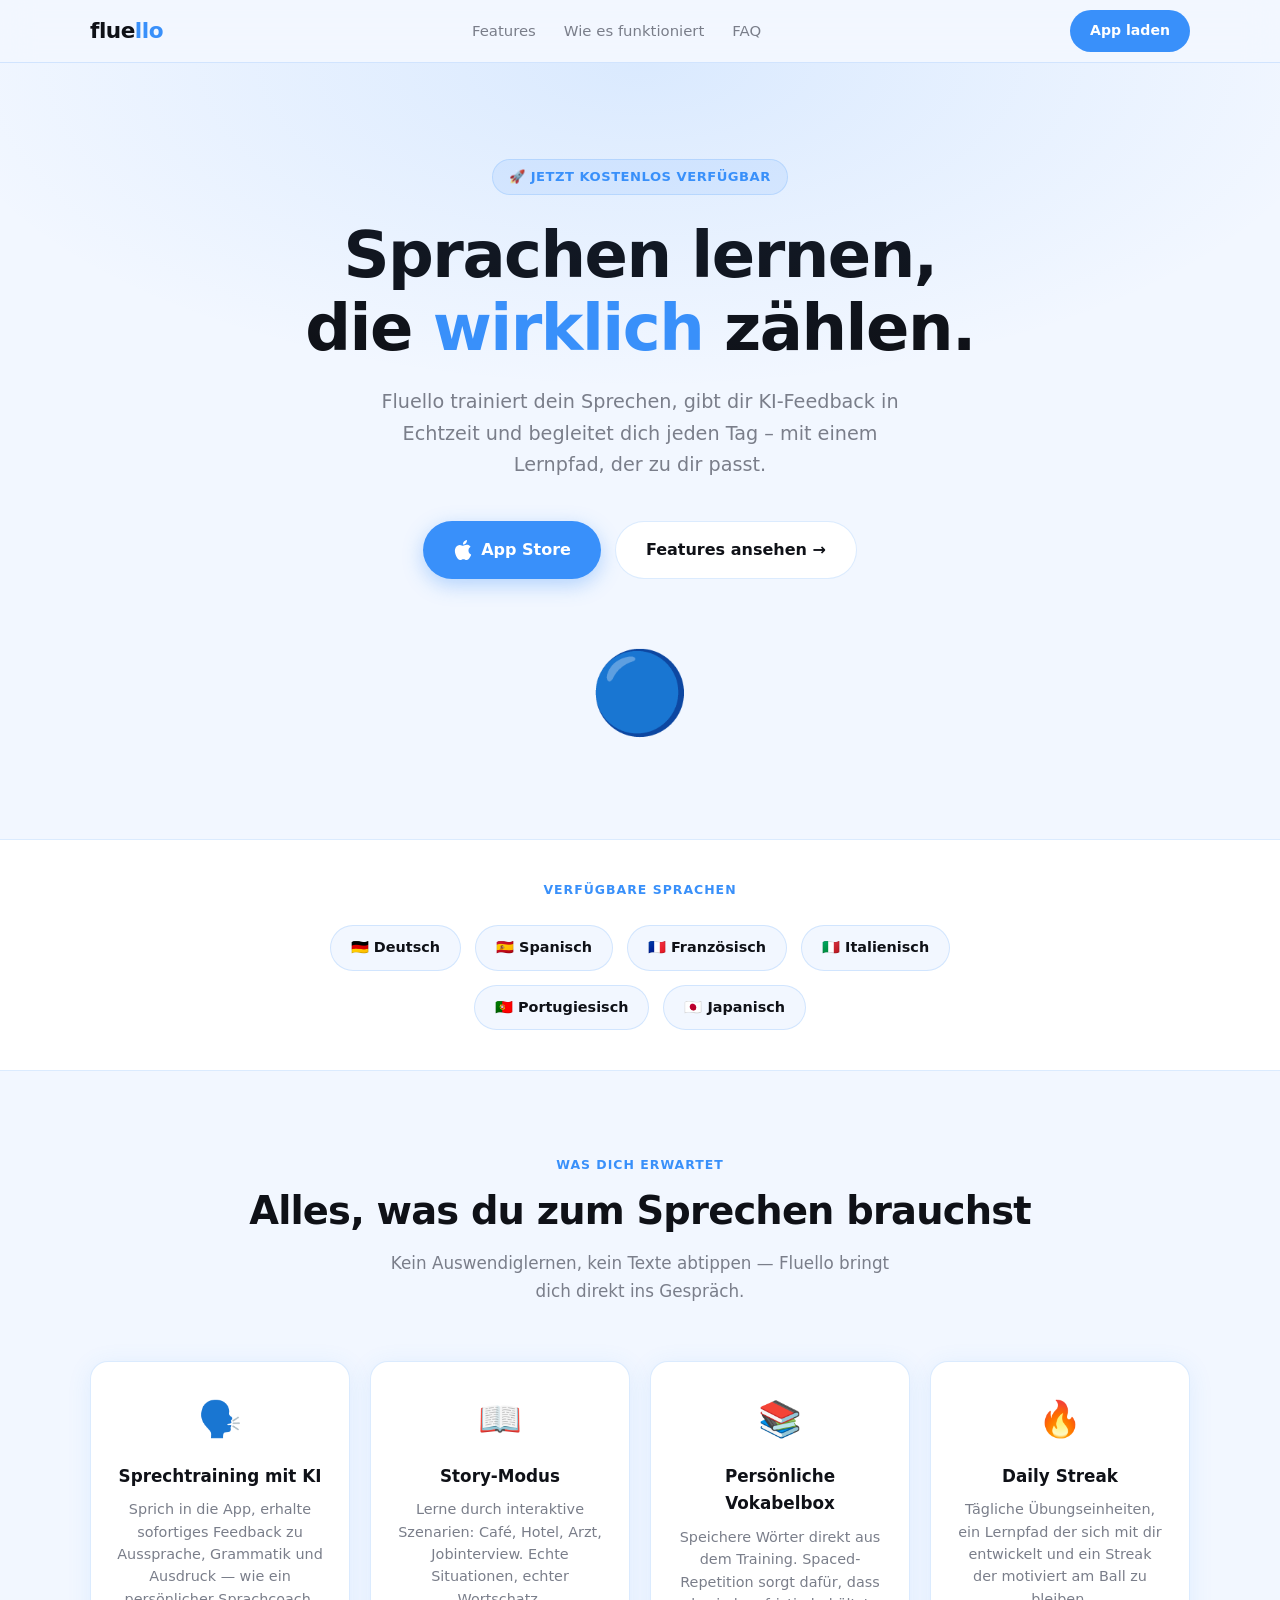
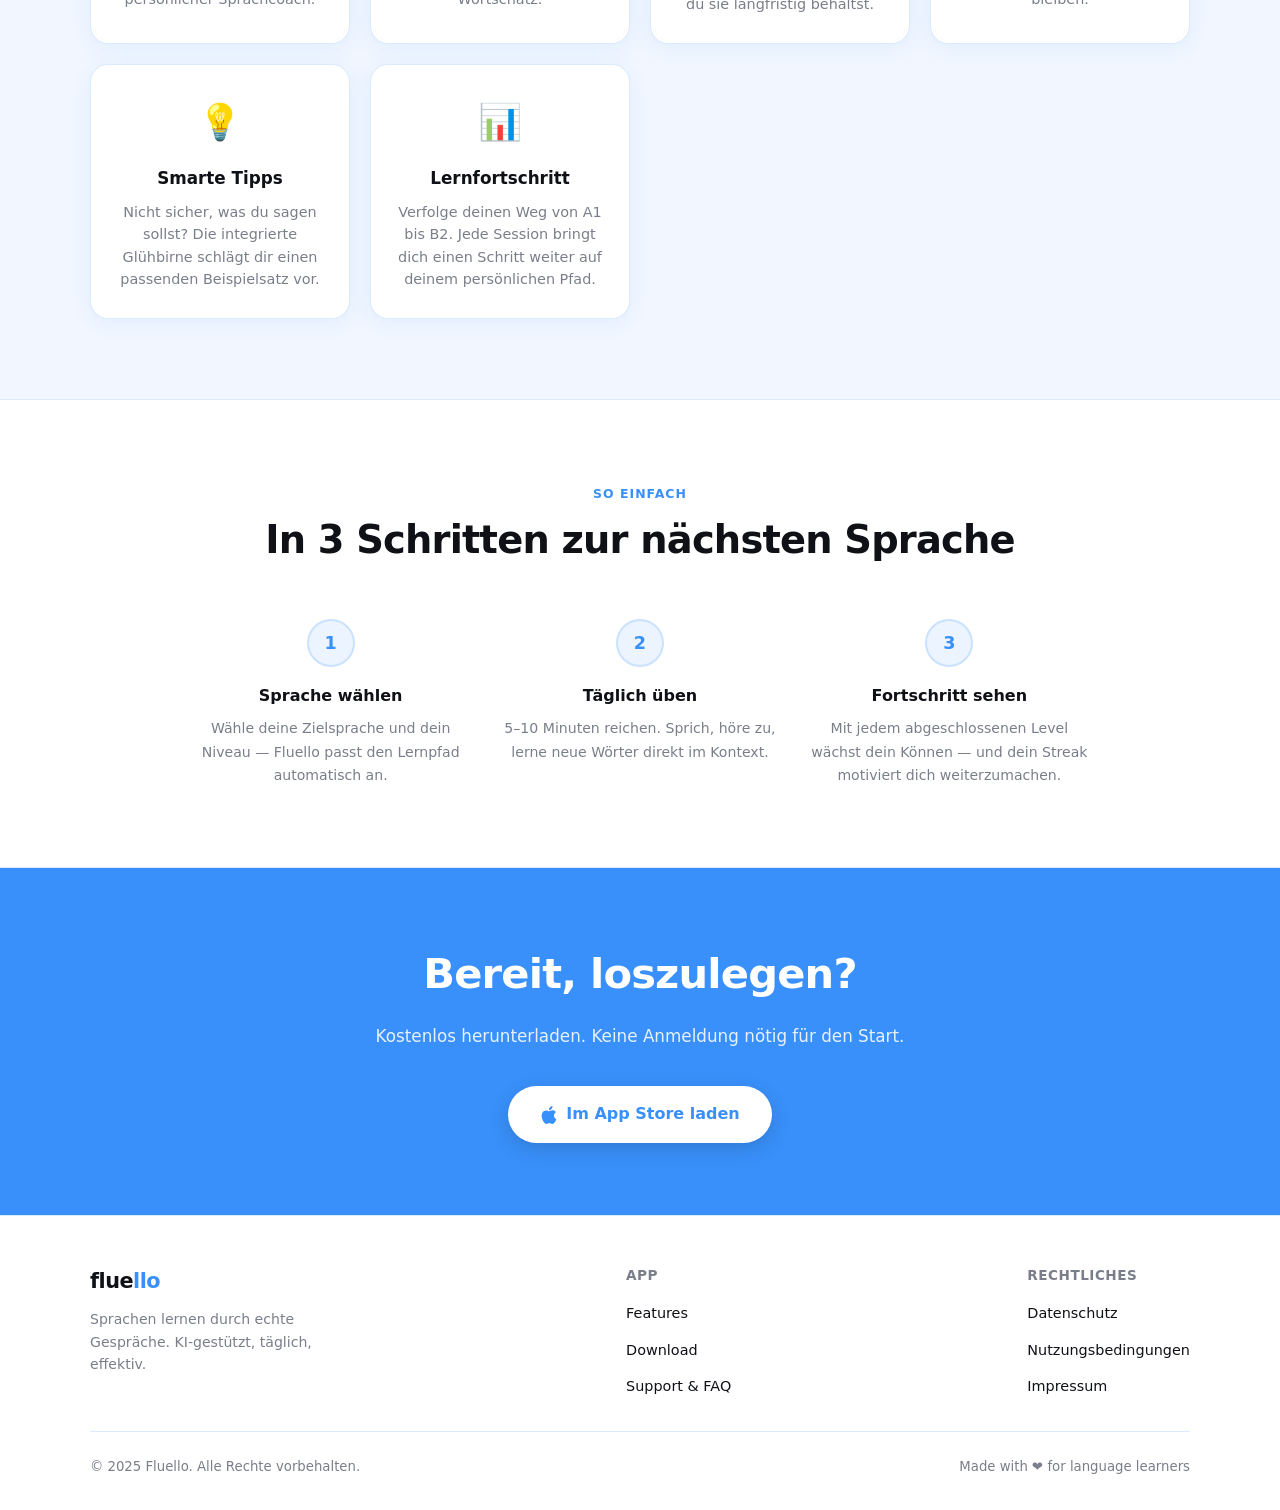
==== index.html @ dc139629 "Initial Fluello website: landing page, privacy, terms, support/FAQ, impressum Co-Authored-By: Claude" ====
<!DOCTYPE html>
<html lang="de">
<head>
  <meta charset="UTF-8" />
  <meta name="viewport" content="width=device-width, initial-scale=1.0" />
  <title>Fluello – Sprachen sprechen lernen</title>
  <meta name="description" content="Fluello ist die App, mit der du eine neue Sprache durch echte Gespräche und KI-Feedback lernst. Täglich. Effektiv. Kostenlos." />
  <meta property="og:title" content="Fluello – Sprachen sprechen lernen" />
  <meta property="og:description" content="Lerne Deutsch, Spanisch, Französisch und mehr mit KI-gestütztem Sprachtraining." />
  <meta property="og:type" content="website" />
  <link rel="stylesheet" href="assets/style.css" />
  <link rel="icon" href="data:image/svg+xml,<svg xmlns='http://www.w3.org/2000/svg' viewBox='0 0 100 100'><text y='.9em' font-size='90'>🔵</text></svg>" />
</head>
<body>

<!-- ── Navigation ── -->
<nav>
  <div class="nav-inner">
    <a href="index.html" class="nav-logo">flue<span>llo</span></a>
    <ul class="nav-links">
      <li><a href="#features">Features</a></li>
      <li><a href="#how">Wie es funktioniert</a></li>
      <li><a href="support.html">FAQ</a></li>
    </ul>
    <a href="#download" class="nav-links nav-cta">App laden</a>
  </div>
</nav>

<!-- ── Hero ── -->
<section class="hero">
  <span class="hero-badge">🚀 Jetzt kostenlos verfügbar</span>
  <h1>Sprachen lernen,<br/>die <span class="highlight">wirklich</span> zählen.</h1>
  <p class="hero-sub">Fluello trainiert dein Sprechen, gibt dir KI-Feedback in Echtzeit und begleitet dich jeden Tag – mit einem Lernpfad, der zu dir passt.</p>
  <div class="hero-actions">
    <a href="#download" class="btn-primary">
      <svg width="20" height="20" fill="none" viewBox="0 0 24 24"><path d="M12.152 6.896c-.948 0-2.415-1.078-3.96-1.04-2.04.027-3.91 1.183-4.961 3.014-2.117 3.675-.546 9.103 1.519 12.09 1.013 1.459 2.208 3.09 3.792 3.039 1.52-.065 2.09-.987 3.935-.987 1.831 0 2.35.987 3.96.948 1.637-.026 2.676-1.48 3.676-2.948 1.156-1.688 1.636-3.325 1.662-3.415-.039-.013-3.182-1.221-3.22-4.857-.026-3.04 2.48-4.494 2.597-4.559-1.429-2.09-3.623-2.324-4.39-2.376-2-.156-3.675 1.09-4.61 1.09zM15.53 3.83c.843-1.012 1.4-2.427 1.245-3.83-1.207.052-2.662.805-3.532 1.818-.78.896-1.454 2.338-1.273 3.714 1.338.104 2.715-.688 3.559-1.701" fill="currentColor"/></svg>
      App Store
    </a>
    <a href="#features" class="btn-ghost">Features ansehen →</a>
  </div>
  <span class="hero-mascot">🔵</span>
</section>

<!-- ── Languages ── -->
<section class="languages-section" style="padding: 40px 5%;">
  <p class="section-label" style="display:block;text-align:center;margin-bottom:24px;">Verfügbare Sprachen</p>
  <div class="lang-row">
    <span class="lang-chip">🇩🇪 Deutsch</span>
    <span class="lang-chip">🇪🇸 Spanisch</span>
    <span class="lang-chip">🇫🇷 Französisch</span>
    <span class="lang-chip">🇮🇹 Italienisch</span>
    <span class="lang-chip">🇵🇹 Portugiesisch</span>
    <span class="lang-chip">🇯🇵 Japanisch</span>
  </div>
</section>

<!-- ── Features ── -->
<section id="features" style="text-align:center;">
  <span class="section-label">Was dich erwartet</span>
  <h2 class="section-title">Alles, was du zum Sprechen brauchst</h2>
  <p class="section-sub" style="margin:0 auto 56px;">Kein Auswendiglernen, kein Texte abtippen — Fluello bringt dich direkt ins Gespräch.</p>
  <div class="features-grid">
    <div class="feature-card">
      <span class="feature-icon">🗣️</span>
      <h3>Sprechtraining mit KI</h3>
      <p>Sprich in die App, erhalte sofortiges Feedback zu Aussprache, Grammatik und Ausdruck — wie ein persönlicher Sprachcoach.</p>
    </div>
    <div class="feature-card">
      <span class="feature-icon">📖</span>
      <h3>Story-Modus</h3>
      <p>Lerne durch interaktive Szenarien: Café, Hotel, Arzt, Jobinterview. Echte Situationen, echter Wortschatz.</p>
    </div>
    <div class="feature-card">
      <span class="feature-icon">📚</span>
      <h3>Persönliche Vokabelbox</h3>
      <p>Speichere Wörter direkt aus dem Training. Spaced-Repetition sorgt dafür, dass du sie langfristig behältst.</p>
    </div>
    <div class="feature-card">
      <span class="feature-icon">🔥</span>
      <h3>Daily Streak</h3>
      <p>Tägliche Übungseinheiten, ein Lernpfad der sich mit dir entwickelt und ein Streak der motiviert am Ball zu bleiben.</p>
    </div>
    <div class="feature-card">
      <span class="feature-icon">💡</span>
      <h3>Smarte Tipps</h3>
      <p>Nicht sicher, was du sagen sollst? Die integrierte Glühbirne schlägt dir einen passenden Beispielsatz vor.</p>
    </div>
    <div class="feature-card">
      <span class="feature-icon">📊</span>
      <h3>Lernfortschritt</h3>
      <p>Verfolge deinen Weg von A1 bis B2. Jede Session bringt dich einen Schritt weiter auf deinem persönlichen Pfad.</p>
    </div>
  </div>
</section>

<!-- ── How it works ── -->
<section id="how" style="text-align:center; background: var(--card); border-top:1px solid var(--border); border-bottom:1px solid var(--border);">
  <span class="section-label">So einfach</span>
  <h2 class="section-title">In 3 Schritten zur nächsten Sprache</h2>
  <p class="section-sub" style="margin: 0 auto 56px;"></p>
  <div class="steps">
    <div class="step">
      <div class="step-num">1</div>
      <h3>Sprache wählen</h3>
      <p>Wähle deine Zielsprache und dein Niveau — Fluello passt den Lernpfad automatisch an.</p>
    </div>
    <div class="step">
      <div class="step-num">2</div>
      <h3>Täglich üben</h3>
      <p>5–10 Minuten reichen. Sprich, höre zu, lerne neue Wörter direkt im Kontext.</p>
    </div>
    <div class="step">
      <div class="step-num">3</div>
      <h3>Fortschritt sehen</h3>
      <p>Mit jedem abgeschlossenen Level wächst dein Können — und dein Streak motiviert dich weiterzumachen.</p>
    </div>
  </div>
</section>

<!-- ── CTA ── -->
<section id="download" class="cta-banner">
  <h2>Bereit, loszulegen?</h2>
  <p>Kostenlos herunterladen. Keine Anmeldung nötig für den Start.</p>
  <a href="#" class="btn-white">
    <svg width="18" height="18" fill="none" viewBox="0 0 24 24"><path d="M12.152 6.896c-.948 0-2.415-1.078-3.96-1.04-2.04.027-3.91 1.183-4.961 3.014-2.117 3.675-.546 9.103 1.519 12.09 1.013 1.459 2.208 3.09 3.792 3.039 1.52-.065 2.09-.987 3.935-.987 1.831 0 2.35.987 3.96.948 1.637-.026 2.676-1.48 3.676-2.948 1.156-1.688 1.636-3.325 1.662-3.415-.039-.013-3.182-1.221-3.22-4.857-.026-3.04 2.48-4.494 2.597-4.559-1.429-2.09-3.623-2.324-4.39-2.376-2-.156-3.675 1.09-4.61 1.09zM15.53 3.83c.843-1.012 1.4-2.427 1.245-3.83-1.207.052-2.662.805-3.532 1.818-.78.896-1.454 2.338-1.273 3.714 1.338.104 2.715-.688 3.559-1.701" fill="currentColor"/></svg>
    Im App Store laden
  </a>
</section>

<!-- ── Footer ── -->
<footer>
  <div class="footer-inner">
    <div class="footer-brand">
      <div class="logo">flue<span>llo</span></div>
      <p>Sprachen lernen durch echte Gespräche. KI-gestützt, täglich, effektiv.</p>
    </div>
    <div class="footer-col">
      <h4>App</h4>
      <ul>
        <li><a href="#features">Features</a></li>
        <li><a href="#download">Download</a></li>
        <li><a href="support.html">Support & FAQ</a></li>
      </ul>
    </div>
    <div class="footer-col">
      <h4>Rechtliches</h4>
      <ul>
        <li><a href="privacy.html">Datenschutz</a></li>
        <li><a href="terms.html">Nutzungsbedingungen</a></li>
        <li><a href="impressum.html">Impressum</a></li>
      </ul>
    </div>
  </div>
  <div class="footer-bottom">
    <span>© 2025 Fluello. Alle Rechte vorbehalten.</span>
    <span>Made with ❤️ for language learners</span>
  </div>
</footer>

</body>
</html>
---- assets/style.css ----
/* ── Fluello Web – Shared Styles ── */

:root {
  --accent:      #3990FA;
  --accent-dark: #1a6fd4;
  --accent-soft: rgba(57, 144, 250, 0.10);
  --bg:          #F2F7FF;
  --card:        #FFFFFF;
  --text:        #0f1117;
  --secondary:   #7a7e8a;
  --border:      rgba(57, 144, 250, 0.18);
  --radius:      18px;
  --shadow:      0 4px 24px rgba(57, 144, 250, 0.10);
  --font:        -apple-system, BlinkMacSystemFont, "SF Pro Display", "Segoe UI", system-ui, sans-serif;
}

*, *::before, *::after { box-sizing: border-box; margin: 0; padding: 0; }

html { scroll-behavior: smooth; }

body {
  font-family: var(--font);
  background: var(--bg);
  color: var(--text);
  line-height: 1.65;
  -webkit-font-smoothing: antialiased;
}

a { color: var(--accent); text-decoration: none; }
a:hover { text-decoration: underline; }

/* ── Nav ── */
nav {
  position: sticky;
  top: 0;
  z-index: 100;
  background: rgba(242, 247, 255, 0.85);
  backdrop-filter: blur(16px);
  -webkit-backdrop-filter: blur(16px);
  border-bottom: 1px solid var(--border);
  padding: 0 5%;
}
.nav-inner {
  max-width: 1100px;
  margin: 0 auto;
  display: flex;
  align-items: center;
  justify-content: space-between;
  height: 62px;
}
.nav-logo {
  font-size: 1.35rem;
  font-weight: 800;
  color: var(--text);
  letter-spacing: -0.5px;
}
.nav-logo span { color: var(--accent); }
.nav-links { display: flex; gap: 28px; list-style: none; }
.nav-links a {
  font-size: 0.93rem;
  font-weight: 500;
  color: var(--secondary);
  transition: color .2s;
}
.nav-links a:hover { color: var(--accent); text-decoration: none; }
.nav-cta {
  background: var(--accent);
  color: #fff !important;
  padding: 9px 20px;
  border-radius: 50px;
  font-size: 0.88rem;
  font-weight: 600;
  transition: background .2s, transform .15s;
}
.nav-cta:hover { background: var(--accent-dark) !important; transform: translateY(-1px); text-decoration: none !important; }

/* ── Hero ── */
.hero {
  text-align: center;
  padding: 96px 5% 80px;
  position: relative;
  overflow: hidden;
}
.hero::before {
  content: "";
  position: absolute;
  inset: 0;
  background: radial-gradient(ellipse 80% 60% at 50% 0%, rgba(57,144,250,0.13) 0%, transparent 70%);
  pointer-events: none;
}
.hero-badge {
  display: inline-block;
  background: var(--accent-soft);
  color: var(--accent);
  font-size: 0.82rem;
  font-weight: 700;
  letter-spacing: 0.5px;
  text-transform: uppercase;
  padding: 6px 16px;
  border-radius: 50px;
  border: 1px solid var(--border);
  margin-bottom: 24px;
}
.hero h1 {
  font-size: clamp(2.4rem, 6vw, 4rem);
  font-weight: 800;
  line-height: 1.15;
  letter-spacing: -1.5px;
  max-width: 780px;
  margin: 0 auto 20px;
}
.hero h1 .highlight { color: var(--accent); }
.hero-sub {
  font-size: clamp(1rem, 2vw, 1.2rem);
  color: var(--secondary);
  max-width: 560px;
  margin: 0 auto 40px;
}
.hero-actions { display: flex; gap: 14px; justify-content: center; flex-wrap: wrap; }
.btn-primary {
  display: inline-flex; align-items: center; gap: 8px;
  background: var(--accent);
  color: #fff;
  font-size: 1rem;
  font-weight: 700;
  padding: 15px 30px;
  border-radius: 50px;
  transition: background .2s, transform .15s, box-shadow .2s;
  box-shadow: 0 6px 20px rgba(57,144,250,0.35);
}
.btn-primary:hover { background: var(--accent-dark); transform: translateY(-2px); box-shadow: 0 10px 28px rgba(57,144,250,0.4); text-decoration: none; }
.btn-ghost {
  display: inline-flex; align-items: center; gap: 8px;
  background: var(--card);
  color: var(--text);
  font-size: 1rem;
  font-weight: 600;
  padding: 15px 30px;
  border-radius: 50px;
  border: 1.5px solid var(--border);
  transition: border-color .2s, transform .15s;
}
.btn-ghost:hover { border-color: var(--accent); transform: translateY(-2px); text-decoration: none; }

/* Mascot area */
.hero-mascot { font-size: 5rem; margin: 48px auto 0; display: block; animation: float 3s ease-in-out infinite; }
@keyframes float { 0%,100%{transform:translateY(0)} 50%{transform:translateY(-10px)} }

/* ── Section shared ── */
section { padding: 80px 5%; }
.section-label {
  display: inline-block;
  font-size: 0.78rem;
  font-weight: 700;
  letter-spacing: 1px;
  text-transform: uppercase;
  color: var(--accent);
  margin-bottom: 12px;
}
.section-title {
  font-size: clamp(1.7rem, 4vw, 2.4rem);
  font-weight: 800;
  letter-spacing: -0.8px;
  line-height: 1.2;
  margin-bottom: 16px;
}
.section-sub {
  font-size: 1.05rem;
  color: var(--secondary);
  max-width: 520px;
  margin-bottom: 56px;
}

/* ── Features ── */
.features-grid {
  max-width: 1100px;
  margin: 0 auto;
  display: grid;
  grid-template-columns: repeat(auto-fit, minmax(240px, 1fr));
  gap: 20px;
}
.feature-card {
  background: var(--card);
  border: 1.5px solid var(--border);
  border-radius: var(--radius);
  padding: 28px 24px;
  box-shadow: var(--shadow);
  transition: transform .2s, box-shadow .2s;
}
.feature-card:hover { transform: translateY(-4px); box-shadow: 0 12px 32px rgba(57,144,250,0.14); }
.feature-icon { font-size: 2.2rem; margin-bottom: 14px; display: block; }
.feature-card h3 { font-size: 1.05rem; font-weight: 700; margin-bottom: 8px; }
.feature-card p { font-size: 0.9rem; color: var(--secondary); line-height: 1.55; }

/* ── Languages ── */
.languages-section { background: var(--card); border-top: 1px solid var(--border); border-bottom: 1px solid var(--border); text-align: center; }
.lang-row { display: flex; flex-wrap: wrap; justify-content: center; gap: 14px; max-width: 700px; margin: 0 auto; }
.lang-chip {
  display: flex; align-items: center; gap: 8px;
  background: var(--bg);
  border: 1.5px solid var(--border);
  border-radius: 50px;
  padding: 10px 20px;
  font-size: 0.9rem;
  font-weight: 600;
}

/* ── How it works ── */
.steps { max-width: 900px; margin: 0 auto; display: grid; grid-template-columns: repeat(auto-fit, minmax(220px, 1fr)); gap: 28px; }
.step { text-align: center; }
.step-num {
  width: 48px; height: 48px;
  background: var(--accent-soft);
  border: 2px solid var(--border);
  border-radius: 50%;
  display: flex; align-items: center; justify-content: center;
  font-size: 1.1rem; font-weight: 800; color: var(--accent);
  margin: 0 auto 16px;
}
.step h3 { font-size: 1rem; font-weight: 700; margin-bottom: 8px; }
.step p { font-size: 0.88rem; color: var(--secondary); }

/* ── CTA Banner ── */
.cta-banner {
  background: var(--accent);
  text-align: center;
  padding: 72px 5%;
  color: white;
}
.cta-banner h2 { font-size: clamp(1.8rem, 4vw, 2.6rem); font-weight: 800; letter-spacing: -0.8px; margin-bottom: 14px; }
.cta-banner p { font-size: 1.05rem; opacity: 0.88; margin-bottom: 36px; }
.btn-white {
  display: inline-flex; align-items: center; gap: 8px;
  background: white;
  color: var(--accent);
  font-size: 1rem; font-weight: 700;
  padding: 15px 32px;
  border-radius: 50px;
  transition: transform .15s, box-shadow .2s;
  box-shadow: 0 6px 20px rgba(0,0,0,0.15);
}
.btn-white:hover { transform: translateY(-2px); box-shadow: 0 10px 28px rgba(0,0,0,0.2); text-decoration: none; }

/* ── Footer ── */
footer {
  background: var(--card);
  border-top: 1px solid var(--border);
  padding: 48px 5% 32px;
}
.footer-inner {
  max-width: 1100px;
  margin: 0 auto;
  display: flex;
  flex-wrap: wrap;
  justify-content: space-between;
  gap: 32px;
}
.footer-brand { max-width: 240px; }
.footer-brand .logo { font-size: 1.3rem; font-weight: 800; letter-spacing: -0.5px; color: var(--text); }
.footer-brand .logo span { color: var(--accent); }
.footer-brand p { font-size: 0.88rem; color: var(--secondary); margin-top: 10px; line-height: 1.6; }
.footer-col h4 { font-size: 0.85rem; font-weight: 700; text-transform: uppercase; letter-spacing: 0.5px; color: var(--secondary); margin-bottom: 14px; }
.footer-col ul { list-style: none; display: flex; flex-direction: column; gap: 10px; }
.footer-col ul li a { font-size: 0.9rem; color: var(--text); transition: color .2s; }
.footer-col ul li a:hover { color: var(--accent); text-decoration: none; }
.footer-bottom {
  max-width: 1100px;
  margin: 32px auto 0;
  padding-top: 24px;
  border-top: 1px solid var(--border);
  display: flex; flex-wrap: wrap; justify-content: space-between; align-items: center;
  gap: 12px;
  font-size: 0.83rem; color: var(--secondary);
}

/* ── Inner page ── */
.page-hero { padding: 64px 5% 48px; text-align: center; }
.page-hero h1 { font-size: clamp(1.9rem, 5vw, 3rem); font-weight: 800; letter-spacing: -0.8px; margin-bottom: 14px; }
.page-hero p { font-size: 1.05rem; color: var(--secondary); max-width: 520px; margin: 0 auto; }
.content-wrap {
  max-width: 760px;
  margin: 0 auto;
  padding: 0 5% 80px;
}
.content-wrap h2 { font-size: 1.25rem; font-weight: 700; margin: 36px 0 12px; }
.content-wrap p, .content-wrap li { font-size: 0.97rem; color: #333; line-height: 1.75; }
.content-wrap ul, .content-wrap ol { padding-left: 20px; margin: 8px 0 16px; }
.content-wrap ul li, .content-wrap ol li { margin-bottom: 6px; }
.last-updated { font-size: 0.82rem; color: var(--secondary); margin-bottom: 32px; }

/* ── FAQ ── */
.faq-list { max-width: 760px; margin: 0 auto; display: flex; flex-direction: column; gap: 14px; }
details.faq-item {
  background: var(--card);
  border: 1.5px solid var(--border);
  border-radius: var(--radius);
  overflow: hidden;
  transition: box-shadow .2s;
}
details.faq-item[open] { box-shadow: var(--shadow); }
details.faq-item summary {
  padding: 20px 24px;
  font-size: 0.97rem;
  font-weight: 600;
  cursor: pointer;
  list-style: none;
  display: flex;
  justify-content: space-between;
  align-items: center;
  user-select: none;
}
details.faq-item summary::-webkit-details-marker { display: none; }
details.faq-item summary::after {
  content: "+";
  font-size: 1.3rem;
  font-weight: 300;
  color: var(--accent);
  transition: transform .2s;
}
details.faq-item[open] summary::after { transform: rotate(45deg); }
.faq-answer { padding: 0 24px 20px; font-size: 0.93rem; color: var(--secondary); line-height: 1.7; }

/* ── Support Contact ── */
.contact-card {
  background: var(--accent-soft);
  border: 1.5px solid var(--border);
  border-radius: var(--radius);
  padding: 32px;
  text-align: center;
  max-width: 480px;
  margin: 48px auto 0;
}
.contact-card h3 { font-size: 1.15rem; font-weight: 700; margin-bottom: 10px; }
.contact-card p { font-size: 0.93rem; color: var(--secondary); margin-bottom: 20px; }
.contact-card a.btn-primary { display: inline-flex; }

/* ── Responsive ── */
@media (max-width: 640px) {
  .nav-links { display: none; }
  .hero { padding: 72px 5% 56px; }
  .hero-mascot { font-size: 3.8rem; }
  .footer-inner { flex-direction: column; }
  .footer-bottom { flex-direction: column; text-align: center; }
}
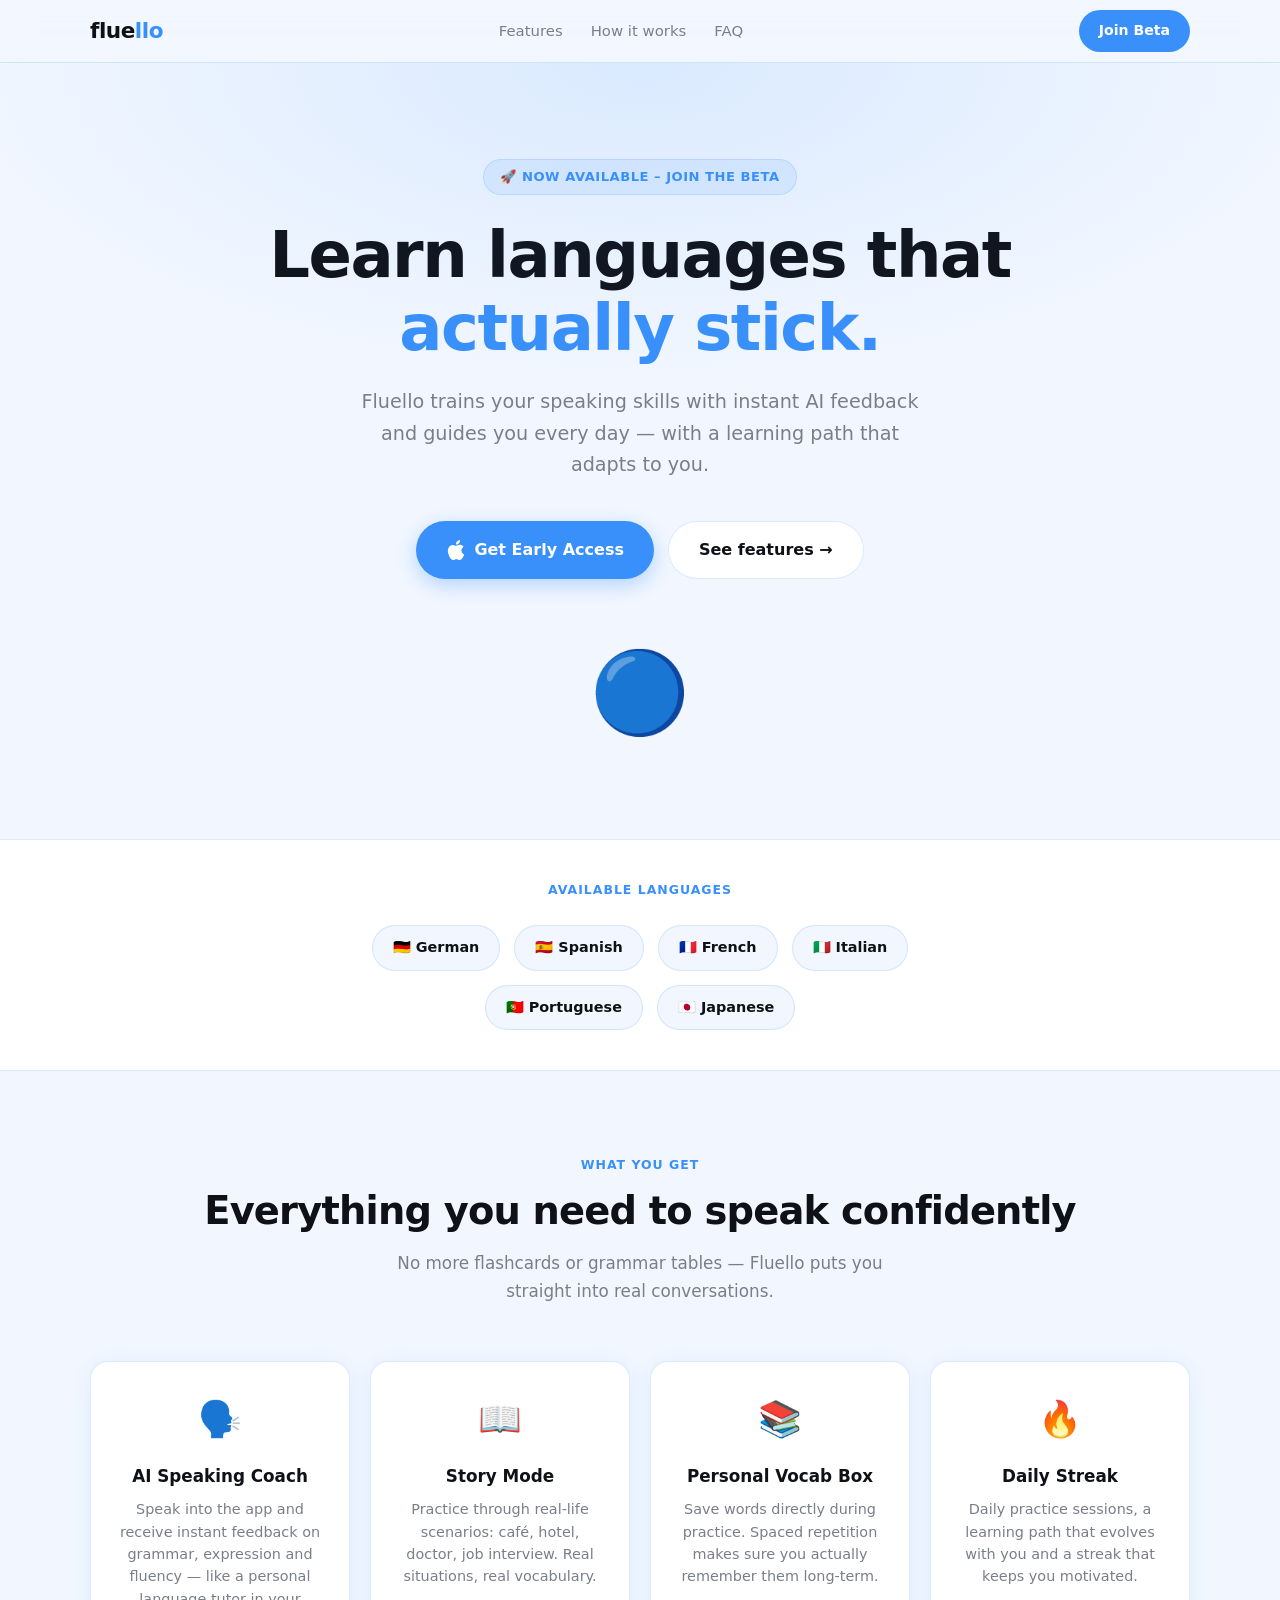
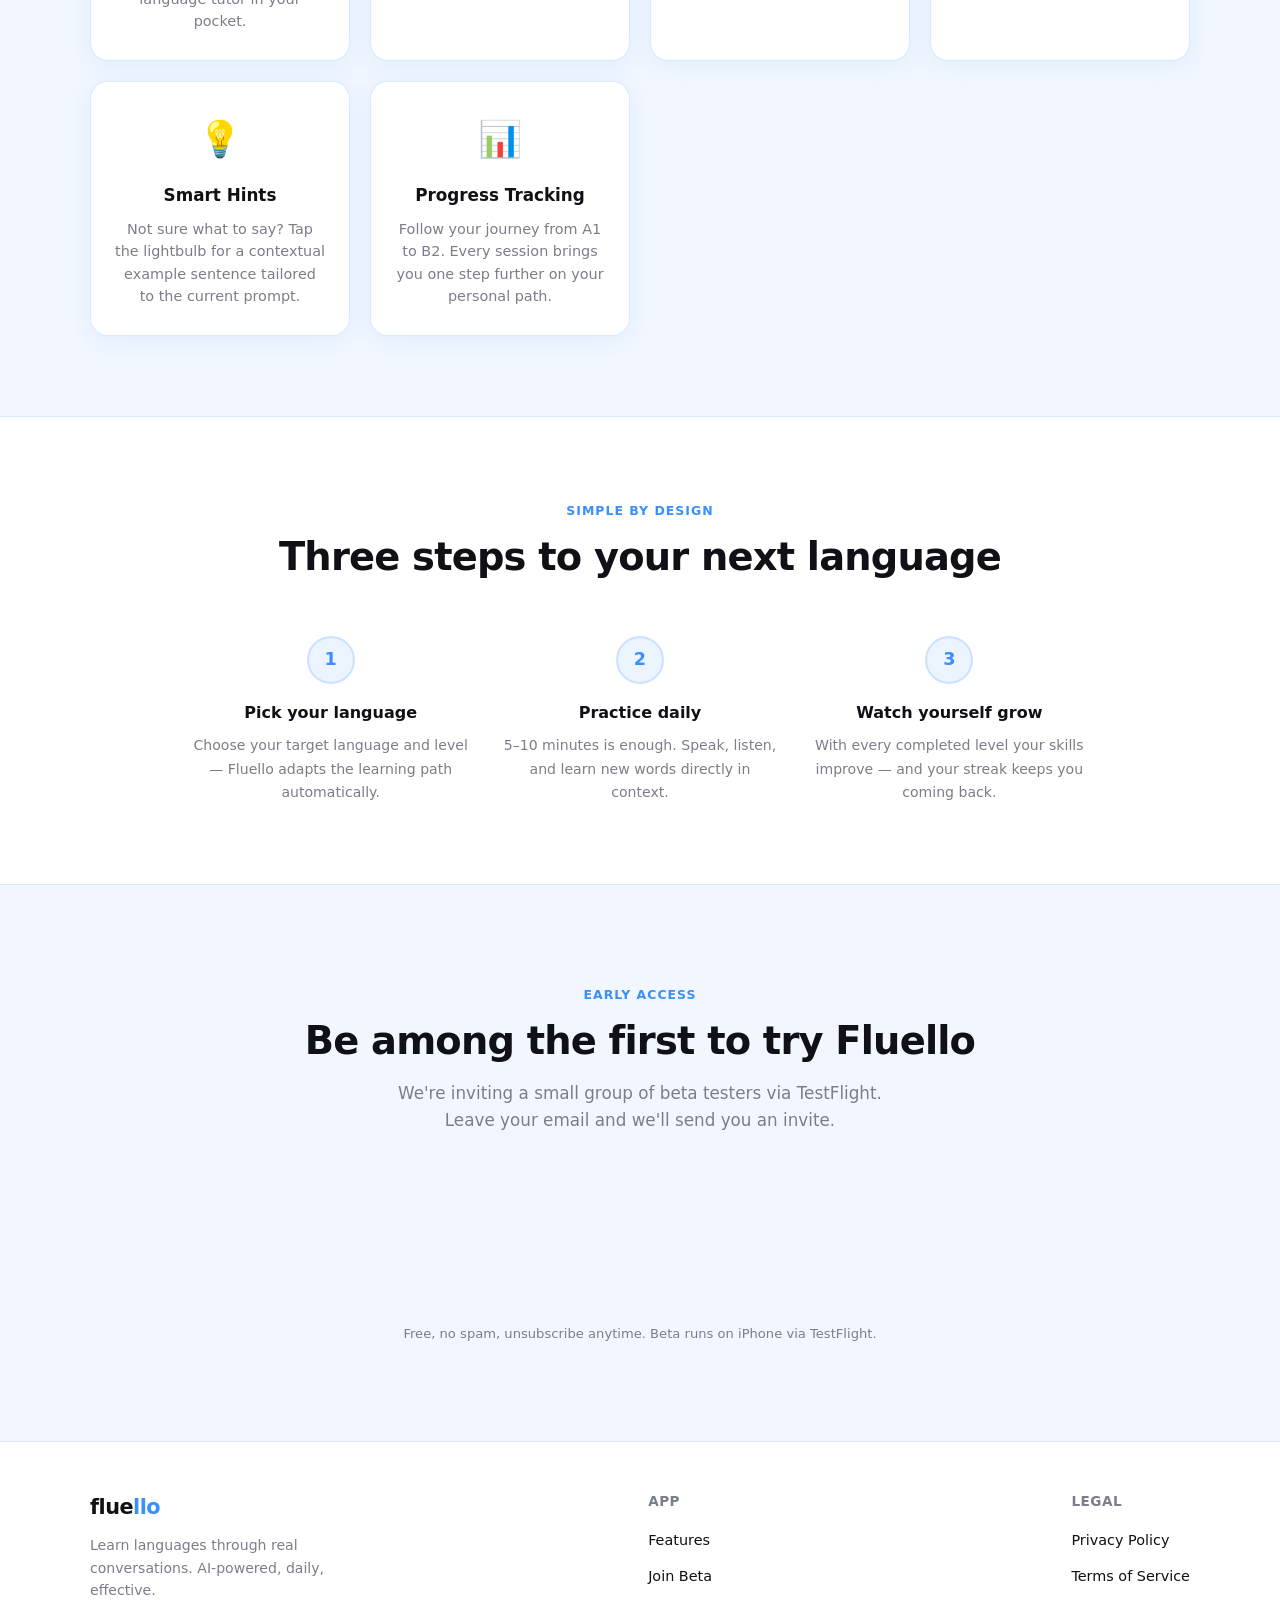
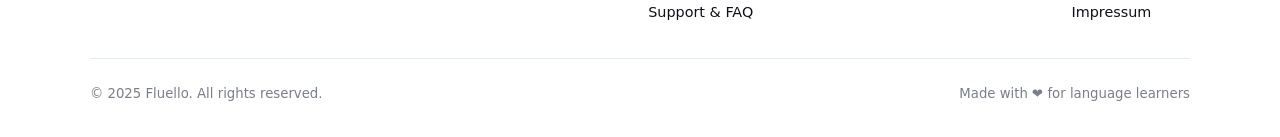
==== commit 9eaf748e: "Translate website to English, add beta signup section with Tally embed Co-Authored-By: Claude Sonnet" ====
--- a/index.html
+++ b/index.html
@@ -1,12 +1,12 @@
 <!DOCTYPE html>
-<html lang="de">
+<html lang="en">
 <head>
   <meta charset="UTF-8" />
   <meta name="viewport" content="width=device-width, initial-scale=1.0" />
-  <title>Fluello – Sprachen sprechen lernen</title>
-  <meta name="description" content="Fluello ist die App, mit der du eine neue Sprache durch echte Gespräche und KI-Feedback lernst. Täglich. Effektiv. Kostenlos." />
-  <meta property="og:title" content="Fluello – Sprachen sprechen lernen" />
-  <meta property="og:description" content="Lerne Deutsch, Spanisch, Französisch und mehr mit KI-gestütztem Sprachtraining." />
+  <title>Fluello – Learn Languages by Speaking</title>
+  <meta name="description" content="Fluello is the app that teaches you a new language through real conversations and instant AI feedback. Daily. Effective. Free." />
+  <meta property="og:title" content="Fluello – Learn Languages by Speaking" />
+  <meta property="og:description" content="Learn German, Spanish, French and more with AI-powered speaking practice." />
   <meta property="og:type" content="website" />
   <link rel="stylesheet" href="assets/style.css" />
   <link rel="icon" href="data:image/svg+xml,<svg xmlns='http://www.w3.org/2000/svg' viewBox='0 0 100 100'><text y='.9em' font-size='90'>🔵</text></svg>" />
@@ -19,112 +19,138 @@
     <a href="index.html" class="nav-logo">flue<span>llo</span></a>
     <ul class="nav-links">
       <li><a href="#features">Features</a></li>
-      <li><a href="#how">Wie es funktioniert</a></li>
+      <li><a href="#how">How it works</a></li>
       <li><a href="support.html">FAQ</a></li>
     </ul>
-    <a href="#download" class="nav-links nav-cta">App laden</a>
+    <a href="#beta" class="nav-links nav-cta">Join Beta</a>
   </div>
 </nav>
 
 <!-- ── Hero ── -->
 <section class="hero">
-  <span class="hero-badge">🚀 Jetzt kostenlos verfügbar</span>
-  <h1>Sprachen lernen,<br/>die <span class="highlight">wirklich</span> zählen.</h1>
-  <p class="hero-sub">Fluello trainiert dein Sprechen, gibt dir KI-Feedback in Echtzeit und begleitet dich jeden Tag – mit einem Lernpfad, der zu dir passt.</p>
+  <span class="hero-badge">🚀 Now available – join the beta</span>
+  <h1>Learn languages that<br/><span class="highlight">actually stick.</span></h1>
+  <p class="hero-sub">Fluello trains your speaking skills with instant AI feedback and guides you every day — with a learning path that adapts to you.</p>
   <div class="hero-actions">
-    <a href="#download" class="btn-primary">
+    <a href="#beta" class="btn-primary">
       <svg width="20" height="20" fill="none" viewBox="0 0 24 24"><path d="M12.152 6.896c-.948 0-2.415-1.078-3.96-1.04-2.04.027-3.91 1.183-4.961 3.014-2.117 3.675-.546 9.103 1.519 12.09 1.013 1.459 2.208 3.09 3.792 3.039 1.52-.065 2.09-.987 3.935-.987 1.831 0 2.35.987 3.96.948 1.637-.026 2.676-1.48 3.676-2.948 1.156-1.688 1.636-3.325 1.662-3.415-.039-.013-3.182-1.221-3.22-4.857-.026-3.04 2.48-4.494 2.597-4.559-1.429-2.09-3.623-2.324-4.39-2.376-2-.156-3.675 1.09-4.61 1.09zM15.53 3.83c.843-1.012 1.4-2.427 1.245-3.83-1.207.052-2.662.805-3.532 1.818-.78.896-1.454 2.338-1.273 3.714 1.338.104 2.715-.688 3.559-1.701" fill="currentColor"/></svg>
-      App Store
+      Get Early Access
     </a>
-    <a href="#features" class="btn-ghost">Features ansehen →</a>
+    <a href="#features" class="btn-ghost">See features →</a>
   </div>
   <span class="hero-mascot">🔵</span>
 </section>
 
 <!-- ── Languages ── -->
 <section class="languages-section" style="padding: 40px 5%;">
-  <p class="section-label" style="display:block;text-align:center;margin-bottom:24px;">Verfügbare Sprachen</p>
+  <p class="section-label" style="display:block;text-align:center;margin-bottom:24px;">Available languages</p>
   <div class="lang-row">
-    <span class="lang-chip">🇩🇪 Deutsch</span>
-    <span class="lang-chip">🇪🇸 Spanisch</span>
-    <span class="lang-chip">🇫🇷 Französisch</span>
-    <span class="lang-chip">🇮🇹 Italienisch</span>
-    <span class="lang-chip">🇵🇹 Portugiesisch</span>
-    <span class="lang-chip">🇯🇵 Japanisch</span>
+    <span class="lang-chip">🇩🇪 German</span>
+    <span class="lang-chip">🇪🇸 Spanish</span>
+    <span class="lang-chip">🇫🇷 French</span>
+    <span class="lang-chip">🇮🇹 Italian</span>
+    <span class="lang-chip">🇵🇹 Portuguese</span>
+    <span class="lang-chip">🇯🇵 Japanese</span>
   </div>
 </section>
 
 <!-- ── Features ── -->
 <section id="features" style="text-align:center;">
-  <span class="section-label">Was dich erwartet</span>
-  <h2 class="section-title">Alles, was du zum Sprechen brauchst</h2>
-  <p class="section-sub" style="margin:0 auto 56px;">Kein Auswendiglernen, kein Texte abtippen — Fluello bringt dich direkt ins Gespräch.</p>
+  <span class="section-label">What you get</span>
+  <h2 class="section-title">Everything you need to speak confidently</h2>
+  <p class="section-sub" style="margin:0 auto 56px;">No more flashcards or grammar tables — Fluello puts you straight into real conversations.</p>
   <div class="features-grid">
     <div class="feature-card">
       <span class="feature-icon">🗣️</span>
-      <h3>Sprechtraining mit KI</h3>
-      <p>Sprich in die App, erhalte sofortiges Feedback zu Aussprache, Grammatik und Ausdruck — wie ein persönlicher Sprachcoach.</p>
+      <h3>AI Speaking Coach</h3>
+      <p>Speak into the app and receive instant feedback on grammar, expression and fluency — like a personal language tutor in your pocket.</p>
     </div>
     <div class="feature-card">
       <span class="feature-icon">📖</span>
-      <h3>Story-Modus</h3>
-      <p>Lerne durch interaktive Szenarien: Café, Hotel, Arzt, Jobinterview. Echte Situationen, echter Wortschatz.</p>
+      <h3>Story Mode</h3>
+      <p>Practice through real-life scenarios: café, hotel, doctor, job interview. Real situations, real vocabulary.</p>
     </div>
     <div class="feature-card">
       <span class="feature-icon">📚</span>
-      <h3>Persönliche Vokabelbox</h3>
-      <p>Speichere Wörter direkt aus dem Training. Spaced-Repetition sorgt dafür, dass du sie langfristig behältst.</p>
+      <h3>Personal Vocab Box</h3>
+      <p>Save words directly during practice. Spaced repetition makes sure you actually remember them long-term.</p>
     </div>
     <div class="feature-card">
       <span class="feature-icon">🔥</span>
       <h3>Daily Streak</h3>
-      <p>Tägliche Übungseinheiten, ein Lernpfad der sich mit dir entwickelt und ein Streak der motiviert am Ball zu bleiben.</p>
+      <p>Daily practice sessions, a learning path that evolves with you and a streak that keeps you motivated.</p>
     </div>
     <div class="feature-card">
       <span class="feature-icon">💡</span>
-      <h3>Smarte Tipps</h3>
-      <p>Nicht sicher, was du sagen sollst? Die integrierte Glühbirne schlägt dir einen passenden Beispielsatz vor.</p>
+      <h3>Smart Hints</h3>
+      <p>Not sure what to say? Tap the lightbulb for a contextual example sentence tailored to the current prompt.</p>
     </div>
     <div class="feature-card">
       <span class="feature-icon">📊</span>
-      <h3>Lernfortschritt</h3>
-      <p>Verfolge deinen Weg von A1 bis B2. Jede Session bringt dich einen Schritt weiter auf deinem persönlichen Pfad.</p>
+      <h3>Progress Tracking</h3>
+      <p>Follow your journey from A1 to B2. Every session brings you one step further on your personal path.</p>
     </div>
   </div>
 </section>
 
 <!-- ── How it works ── -->
 <section id="how" style="text-align:center; background: var(--card); border-top:1px solid var(--border); border-bottom:1px solid var(--border);">
-  <span class="section-label">So einfach</span>
-  <h2 class="section-title">In 3 Schritten zur nächsten Sprache</h2>
+  <span class="section-label">Simple by design</span>
+  <h2 class="section-title">Three steps to your next language</h2>
   <p class="section-sub" style="margin: 0 auto 56px;"></p>
   <div class="steps">
     <div class="step">
       <div class="step-num">1</div>
-      <h3>Sprache wählen</h3>
-      <p>Wähle deine Zielsprache und dein Niveau — Fluello passt den Lernpfad automatisch an.</p>
+      <h3>Pick your language</h3>
+      <p>Choose your target language and level — Fluello adapts the learning path automatically.</p>
     </div>
     <div class="step">
       <div class="step-num">2</div>
-      <h3>Täglich üben</h3>
-      <p>5–10 Minuten reichen. Sprich, höre zu, lerne neue Wörter direkt im Kontext.</p>
+      <h3>Practice daily</h3>
+      <p>5–10 minutes is enough. Speak, listen, and learn new words directly in context.</p>
     </div>
     <div class="step">
       <div class="step-num">3</div>
-      <h3>Fortschritt sehen</h3>
-      <p>Mit jedem abgeschlossenen Level wächst dein Können — und dein Streak motiviert dich weiterzumachen.</p>
+      <h3>Watch yourself grow</h3>
+      <p>With every completed level your skills improve — and your streak keeps you coming back.</p>
     </div>
   </div>
 </section>
 
-<!-- ── CTA ── -->
-<section id="download" class="cta-banner">
-  <h2>Bereit, loszulegen?</h2>
-  <p>Kostenlos herunterladen. Keine Anmeldung nötig für den Start.</p>
-  <a href="#" class="btn-white">
-    <svg width="18" height="18" fill="none" viewBox="0 0 24 24"><path d="M12.152 6.896c-.948 0-2.415-1.078-3.96-1.04-2.04.027-3.91 1.183-4.961 3.014-2.117 3.675-.546 9.103 1.519 12.09 1.013 1.459 2.208 3.09 3.792 3.039 1.52-.065 2.09-.987 3.935-.987 1.831 0 2.35.987 3.96.948 1.637-.026 2.676-1.48 3.676-2.948 1.156-1.688 1.636-3.325 1.662-3.415-.039-.013-3.182-1.221-3.22-4.857-.026-3.04 2.48-4.494 2.597-4.559-1.429-2.09-3.623-2.324-4.39-2.376-2-.156-3.675 1.09-4.61 1.09zM15.53 3.83c.843-1.012 1.4-2.427 1.245-3.83-1.207.052-2.662.805-3.532 1.818-.78.896-1.454 2.338-1.273 3.714 1.338.104 2.715-.688 3.559-1.701" fill="currentColor"/></svg>
-    Im App Store laden
-  </a>
+<!-- ── Beta Signup ── -->
+<section id="beta" style="text-align:center; padding: 96px 5%;">
+  <span class="section-label">Early Access</span>
+  <h2 class="section-title">Be among the first to try Fluello</h2>
+  <p class="section-sub" style="margin: 0 auto 40px;">We're inviting a small group of beta testers via TestFlight. Leave your email and we'll send you an invite.</p>
+
+  <!-- Tally embed — replace with your form ID from tally.so -->
+  <div style="max-width: 480px; margin: 0 auto;">
+    <iframe
+      data-tally-src="https://tally.so/embed/YOUR_FORM_ID?alignLeft=0&hideTitle=1&transparentBackground=1&dynamicHeight=1"
+      loading="lazy"
+      width="100%"
+      height="120"
+      frameborder="0"
+      marginheight="0"
+      marginwidth="0"
+      title="Beta Signup"
+      style="border-radius: 16px;"
+    ></iframe>
+    <script>
+      var d=document,w="https://tally.so/widgets/embed.js",v=function(){"undefined"!=typeof Tally?Tally.loadEmbeds():d.querySelectorAll("[data-tally-src]:not([src])").forEach((function(e){e.src=e.dataset.tallySrc}))};if("undefined"!=typeof Tally)v();else if(d.querySelector('script[src="'+w+'"]')==null){var s=d.createElement("script");s.src=w,s.onload=v,s.onerror=v,d.body.appendChild(s);}
+    </script>
+
+    <!-- Fallback button while form isn't set up yet -->
+    <noscript>
+      <a href="mailto:support@fluello.app?subject=Beta Access Request" class="btn-primary" style="margin-top:16px;">
+        ✉️ &nbsp;Request Beta Access by Email
+      </a>
+    </noscript>
+  </div>
+
+  <p style="font-size:0.82rem; color: var(--secondary); margin-top: 20px;">
+    Free, no spam, unsubscribe anytime. Beta runs on iPhone via TestFlight.
+  </p>
 </section>
 
 <!-- ── Footer ── -->
@@ -132,27 +158,27 @@
   <div class="footer-inner">
     <div class="footer-brand">
       <div class="logo">flue<span>llo</span></div>
-      <p>Sprachen lernen durch echte Gespräche. KI-gestützt, täglich, effektiv.</p>
+      <p>Learn languages through real conversations. AI-powered, daily, effective.</p>
     </div>
     <div class="footer-col">
       <h4>App</h4>
       <ul>
         <li><a href="#features">Features</a></li>
-        <li><a href="#download">Download</a></li>
+        <li><a href="#beta">Join Beta</a></li>
         <li><a href="support.html">Support & FAQ</a></li>
       </ul>
     </div>
     <div class="footer-col">
-      <h4>Rechtliches</h4>
+      <h4>Legal</h4>
       <ul>
-        <li><a href="privacy.html">Datenschutz</a></li>
-        <li><a href="terms.html">Nutzungsbedingungen</a></li>
+        <li><a href="privacy.html">Privacy Policy</a></li>
+        <li><a href="terms.html">Terms of Service</a></li>
         <li><a href="impressum.html">Impressum</a></li>
       </ul>
     </div>
   </div>
   <div class="footer-bottom">
-    <span>© 2025 Fluello. Alle Rechte vorbehalten.</span>
+    <span>© 2025 Fluello. All rights reserved.</span>
     <span>Made with ❤️ for language learners</span>
   </div>
 </footer>
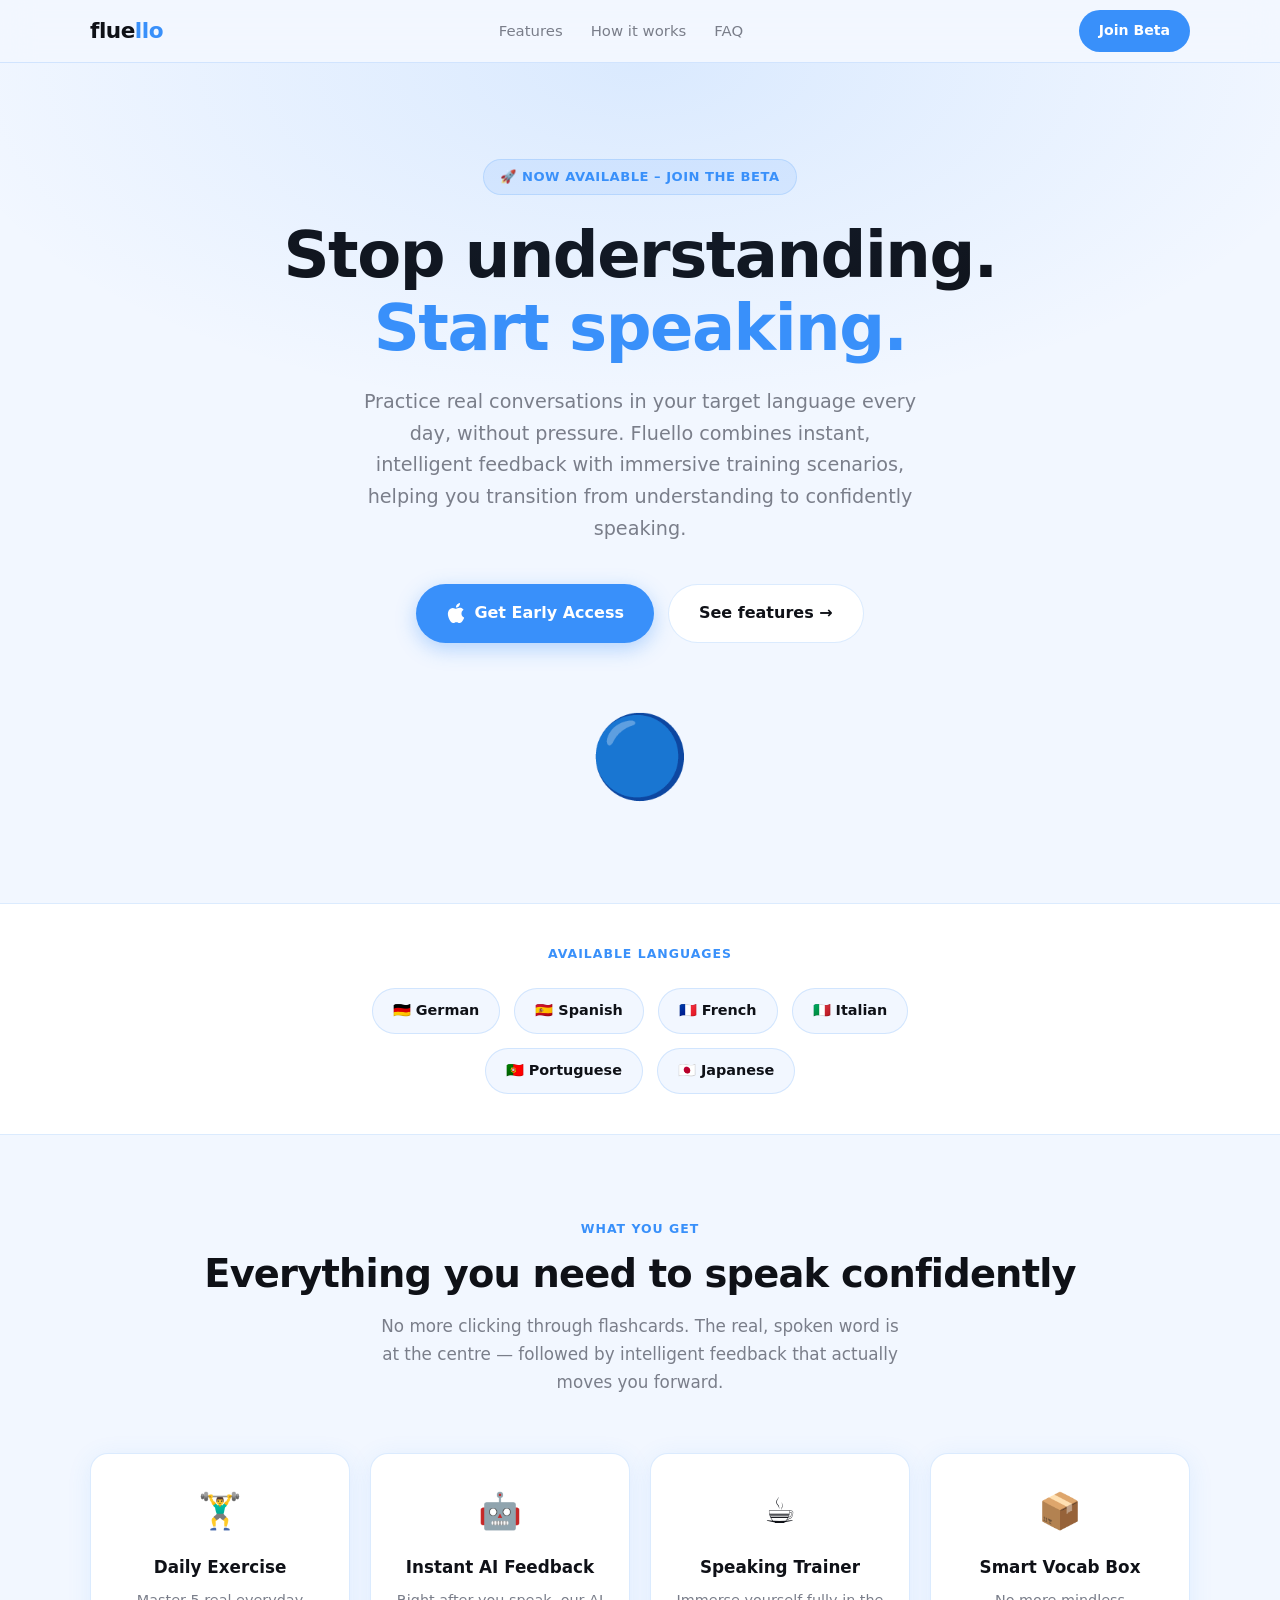
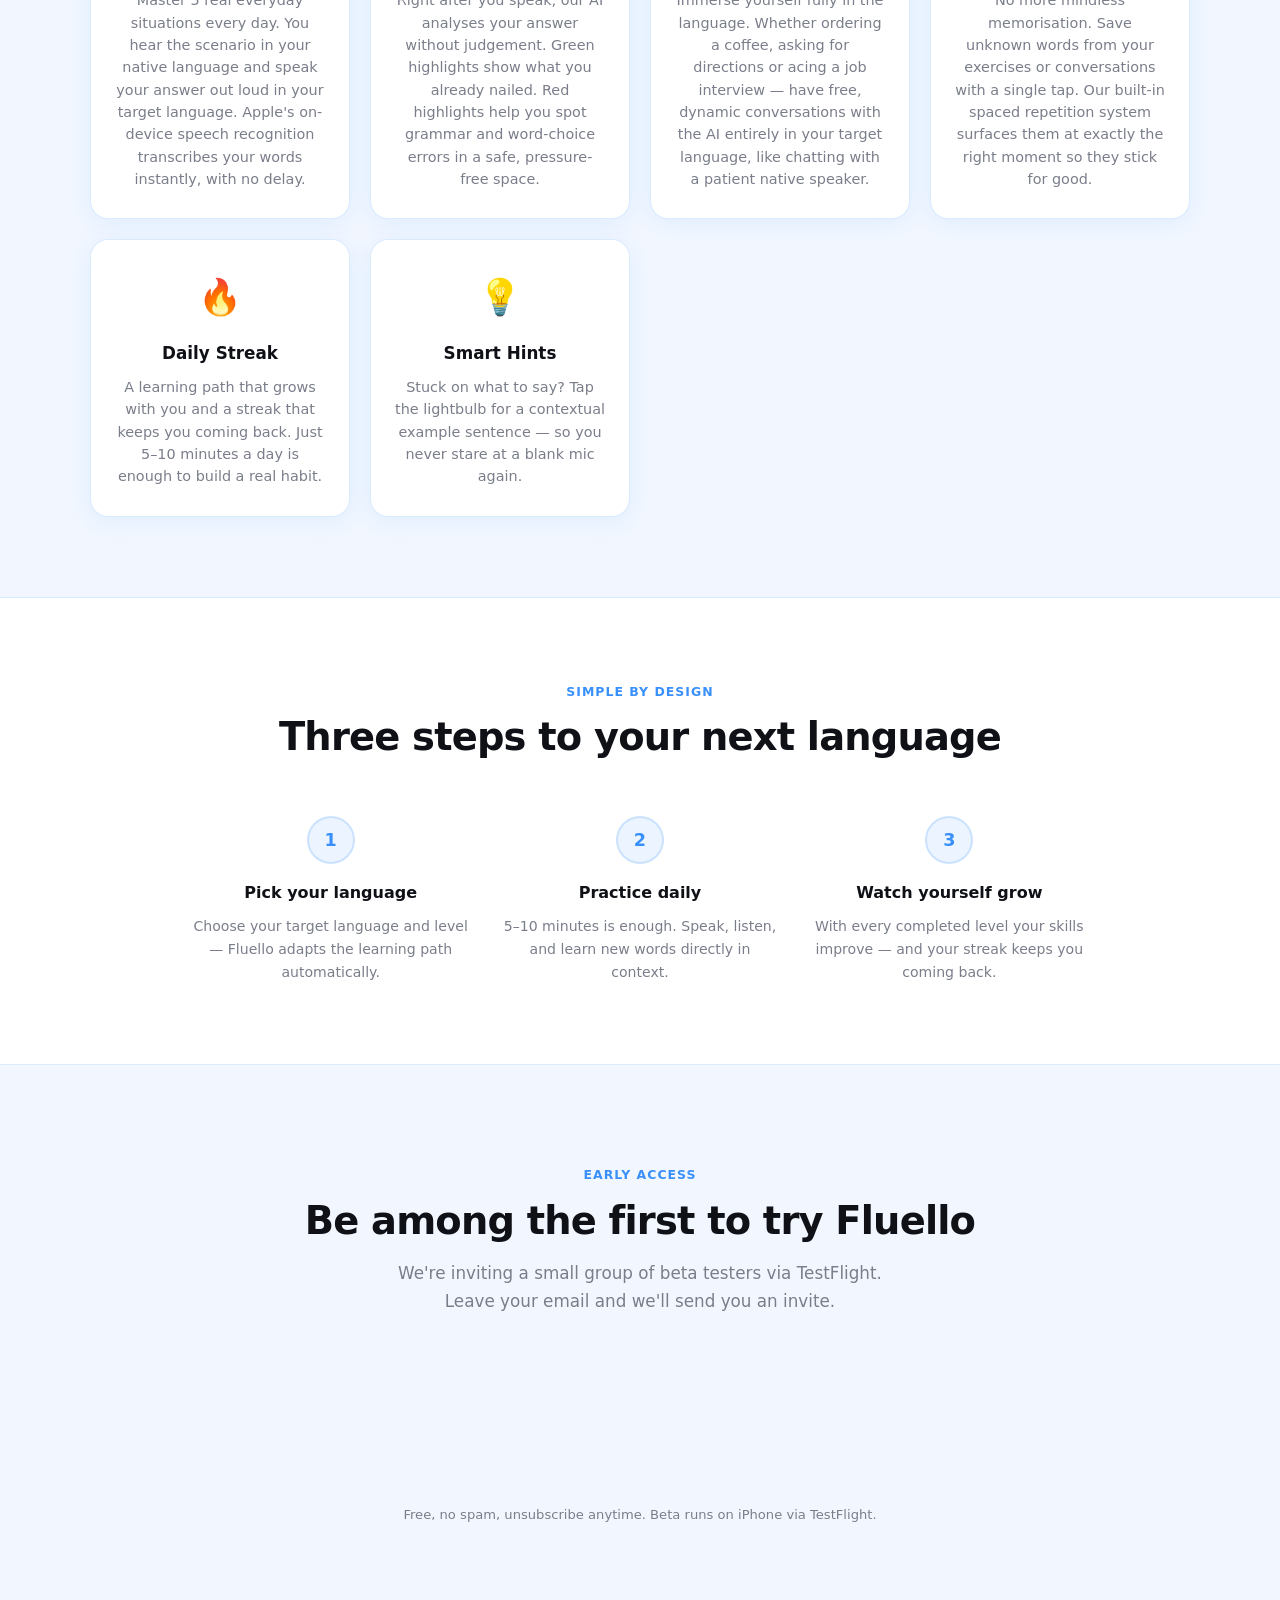
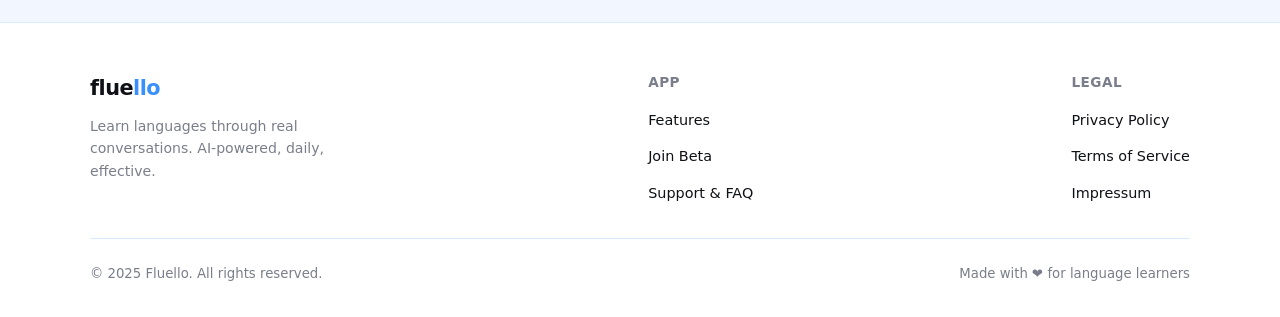
==== commit e5d346ab: "Update hero copy, feature descriptions, and add 3 new FAQ entries Co-Authored-By: Claude Sonnet 4.6 " ====
--- a/index.html
+++ b/index.html
@@ -3,10 +3,10 @@
 <head>
   <meta charset="UTF-8" />
   <meta name="viewport" content="width=device-width, initial-scale=1.0" />
-  <title>Fluello – Learn Languages by Speaking</title>
-  <meta name="description" content="Fluello is the app that teaches you a new language through real conversations and instant AI feedback. Daily. Effective. Free." />
-  <meta property="og:title" content="Fluello – Learn Languages by Speaking" />
-  <meta property="og:description" content="Learn German, Spanish, French and more with AI-powered speaking practice." />
+  <title>Fluello – Stop Understanding. Start Speaking.</title>
+  <meta name="description" content="Practice real conversations in your target language every day, without pressure. Fluello combines instant AI feedback with immersive training scenarios." />
+  <meta property="og:title" content="Fluello – Stop Understanding. Start Speaking." />
+  <meta property="og:description" content="Practice real conversations in your target language every day, without pressure. Fluello combines instant AI feedback with immersive training scenarios." />
   <meta property="og:type" content="website" />
   <link rel="stylesheet" href="assets/style.css" />
   <link rel="icon" href="data:image/svg+xml,<svg xmlns='http://www.w3.org/2000/svg' viewBox='0 0 100 100'><text y='.9em' font-size='90'>🔵</text></svg>" />
@@ -29,8 +29,8 @@
 <!-- ── Hero ── -->
 <section class="hero">
   <span class="hero-badge">🚀 Now available – join the beta</span>
-  <h1>Learn languages that<br/><span class="highlight">actually stick.</span></h1>
-  <p class="hero-sub">Fluello trains your speaking skills with instant AI feedback and guides you every day — with a learning path that adapts to you.</p>
+  <h1>Stop understanding.<br/><span class="highlight">Start speaking.</span></h1>
+  <p class="hero-sub">Practice real conversations in your target language every day, without pressure. Fluello combines instant, intelligent feedback with immersive training scenarios, helping you transition from understanding to confidently speaking.</p>
   <div class="hero-actions">
     <a href="#beta" class="btn-primary">
       <svg width="20" height="20" fill="none" viewBox="0 0 24 24"><path d="M12.152 6.896c-.948 0-2.415-1.078-3.96-1.04-2.04.027-3.91 1.183-4.961 3.014-2.117 3.675-.546 9.103 1.519 12.09 1.013 1.459 2.208 3.09 3.792 3.039 1.52-.065 2.09-.987 3.935-.987 1.831 0 2.35.987 3.96.948 1.637-.026 2.676-1.48 3.676-2.948 1.156-1.688 1.636-3.325 1.662-3.415-.039-.013-3.182-1.221-3.22-4.857-.026-3.04 2.48-4.494 2.597-4.559-1.429-2.09-3.623-2.324-4.39-2.376-2-.156-3.675 1.09-4.61 1.09zM15.53 3.83c.843-1.012 1.4-2.427 1.245-3.83-1.207.052-2.662.805-3.532 1.818-.78.896-1.454 2.338-1.273 3.714 1.338.104 2.715-.688 3.559-1.701" fill="currentColor"/></svg>
@@ -58,37 +58,37 @@
 <section id="features" style="text-align:center;">
   <span class="section-label">What you get</span>
   <h2 class="section-title">Everything you need to speak confidently</h2>
-  <p class="section-sub" style="margin:0 auto 56px;">No more flashcards or grammar tables — Fluello puts you straight into real conversations.</p>
+  <p class="section-sub" style="margin:0 auto 56px;">No more clicking through flashcards. The real, spoken word is at the centre — followed by intelligent feedback that actually moves you forward.</p>
   <div class="features-grid">
     <div class="feature-card">
-      <span class="feature-icon">🗣️</span>
-      <h3>AI Speaking Coach</h3>
-      <p>Speak into the app and receive instant feedback on grammar, expression and fluency — like a personal language tutor in your pocket.</p>
+      <span class="feature-icon">🏋️‍♂️</span>
+      <h3>Daily Exercise</h3>
+      <p>Master 5 real everyday situations every day. You hear the scenario in your native language and speak your answer out loud in your target language. Apple's on-device speech recognition transcribes your words instantly, with no delay.</p>
     </div>
     <div class="feature-card">
-      <span class="feature-icon">📖</span>
-      <h3>Story Mode</h3>
-      <p>Practice through real-life scenarios: café, hotel, doctor, job interview. Real situations, real vocabulary.</p>
+      <span class="feature-icon">🤖</span>
+      <h3>Instant AI Feedback</h3>
+      <p>Right after you speak, our AI analyses your answer without judgement. Green highlights show what you already nailed. Red highlights help you spot grammar and word-choice errors in a safe, pressure-free space.</p>
     </div>
     <div class="feature-card">
-      <span class="feature-icon">📚</span>
-      <h3>Personal Vocab Box</h3>
-      <p>Save words directly during practice. Spaced repetition makes sure you actually remember them long-term.</p>
+      <span class="feature-icon">☕</span>
+      <h3>Speaking Trainer</h3>
+      <p>Immerse yourself fully in the language. Whether ordering a coffee, asking for directions or acing a job interview — have free, dynamic conversations with the AI entirely in your target language, like chatting with a patient native speaker.</p>
+    </div>
+    <div class="feature-card">
+      <span class="feature-icon">📦</span>
+      <h3>Smart Vocab Box</h3>
+      <p>No more mindless memorisation. Save unknown words from your exercises or conversations with a single tap. Our built-in spaced repetition system surfaces them at exactly the right moment so they stick for good.</p>
     </div>
     <div class="feature-card">
       <span class="feature-icon">🔥</span>
       <h3>Daily Streak</h3>
-      <p>Daily practice sessions, a learning path that evolves with you and a streak that keeps you motivated.</p>
+      <p>A learning path that grows with you and a streak that keeps you coming back. Just 5–10 minutes a day is enough to build a real habit.</p>
     </div>
     <div class="feature-card">
       <span class="feature-icon">💡</span>
       <h3>Smart Hints</h3>
-      <p>Not sure what to say? Tap the lightbulb for a contextual example sentence tailored to the current prompt.</p>
-    </div>
-    <div class="feature-card">
-      <span class="feature-icon">📊</span>
-      <h3>Progress Tracking</h3>
-      <p>Follow your journey from A1 to B2. Every session brings you one step further on your personal path.</p>
+      <p>Stuck on what to say? Tap the lightbulb for a contextual example sentence — so you never stare at a blank mic again.</p>
     </div>
   </div>
 </section>
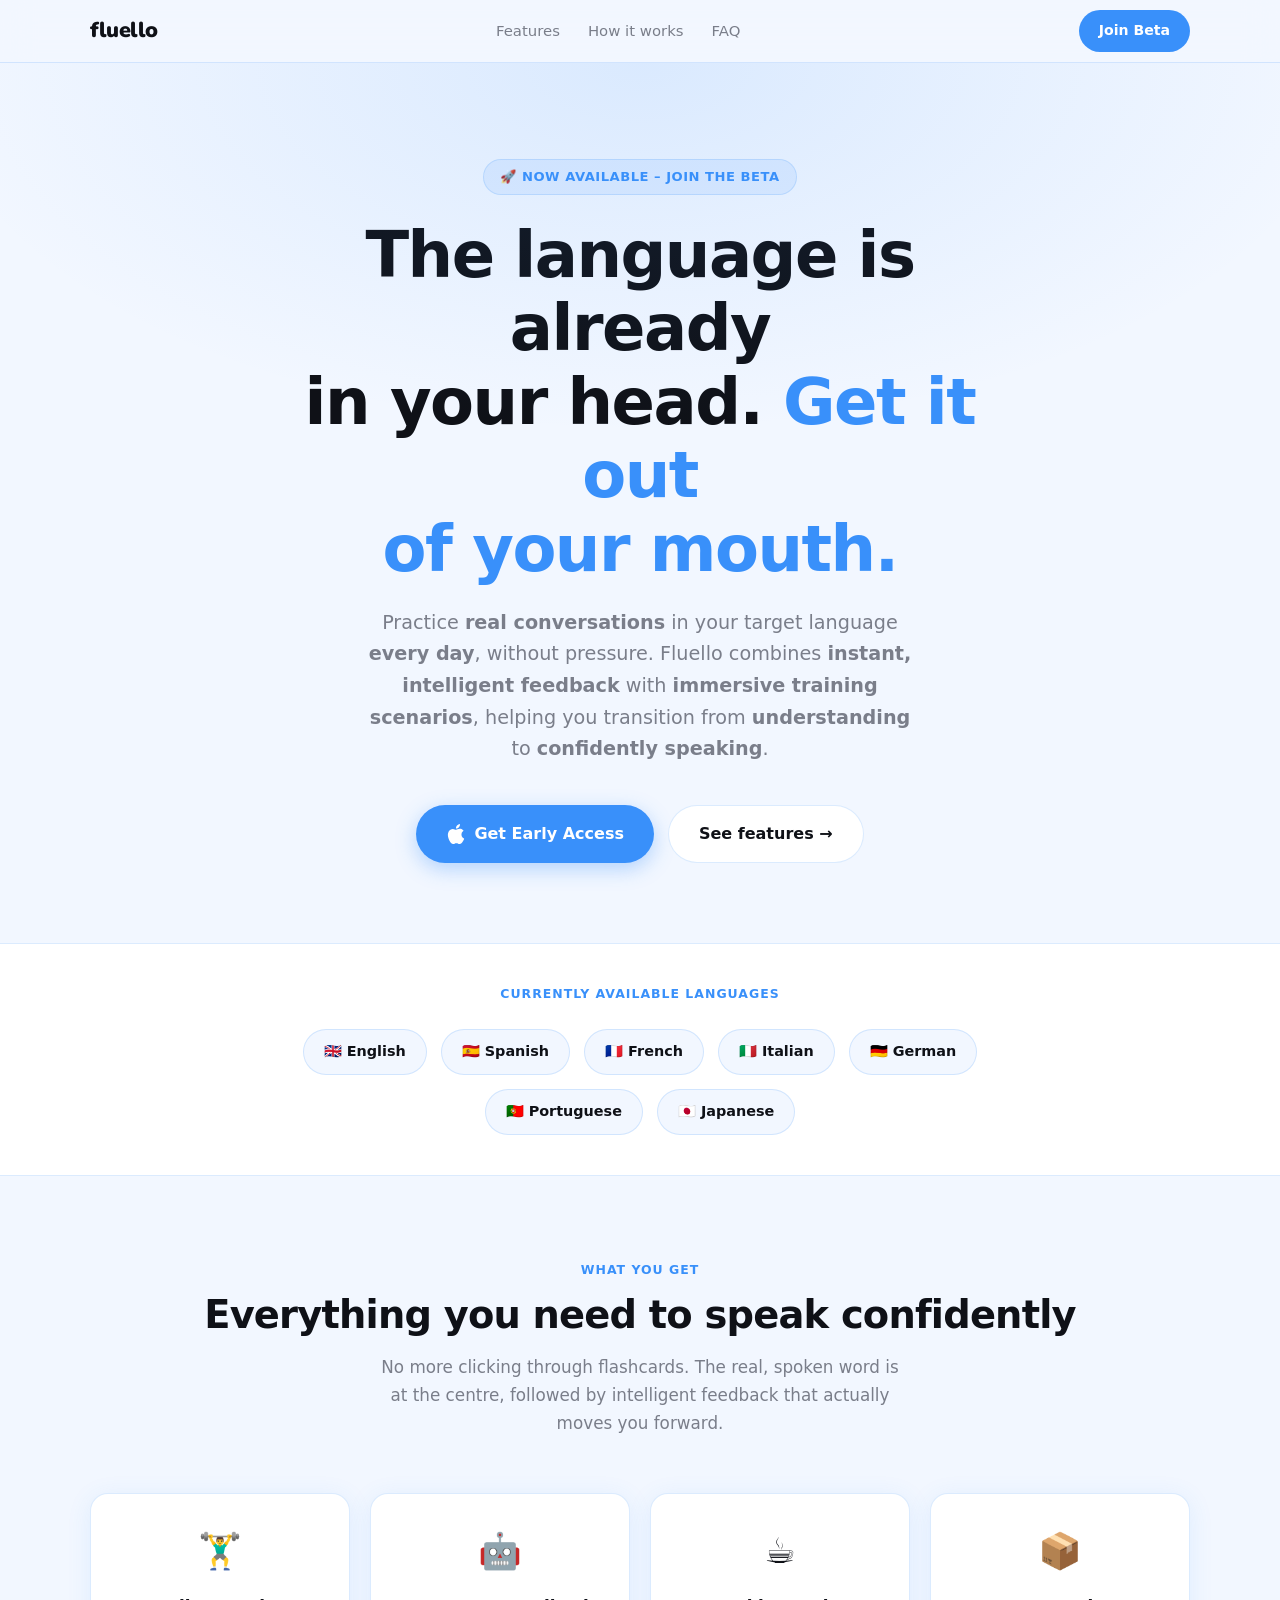
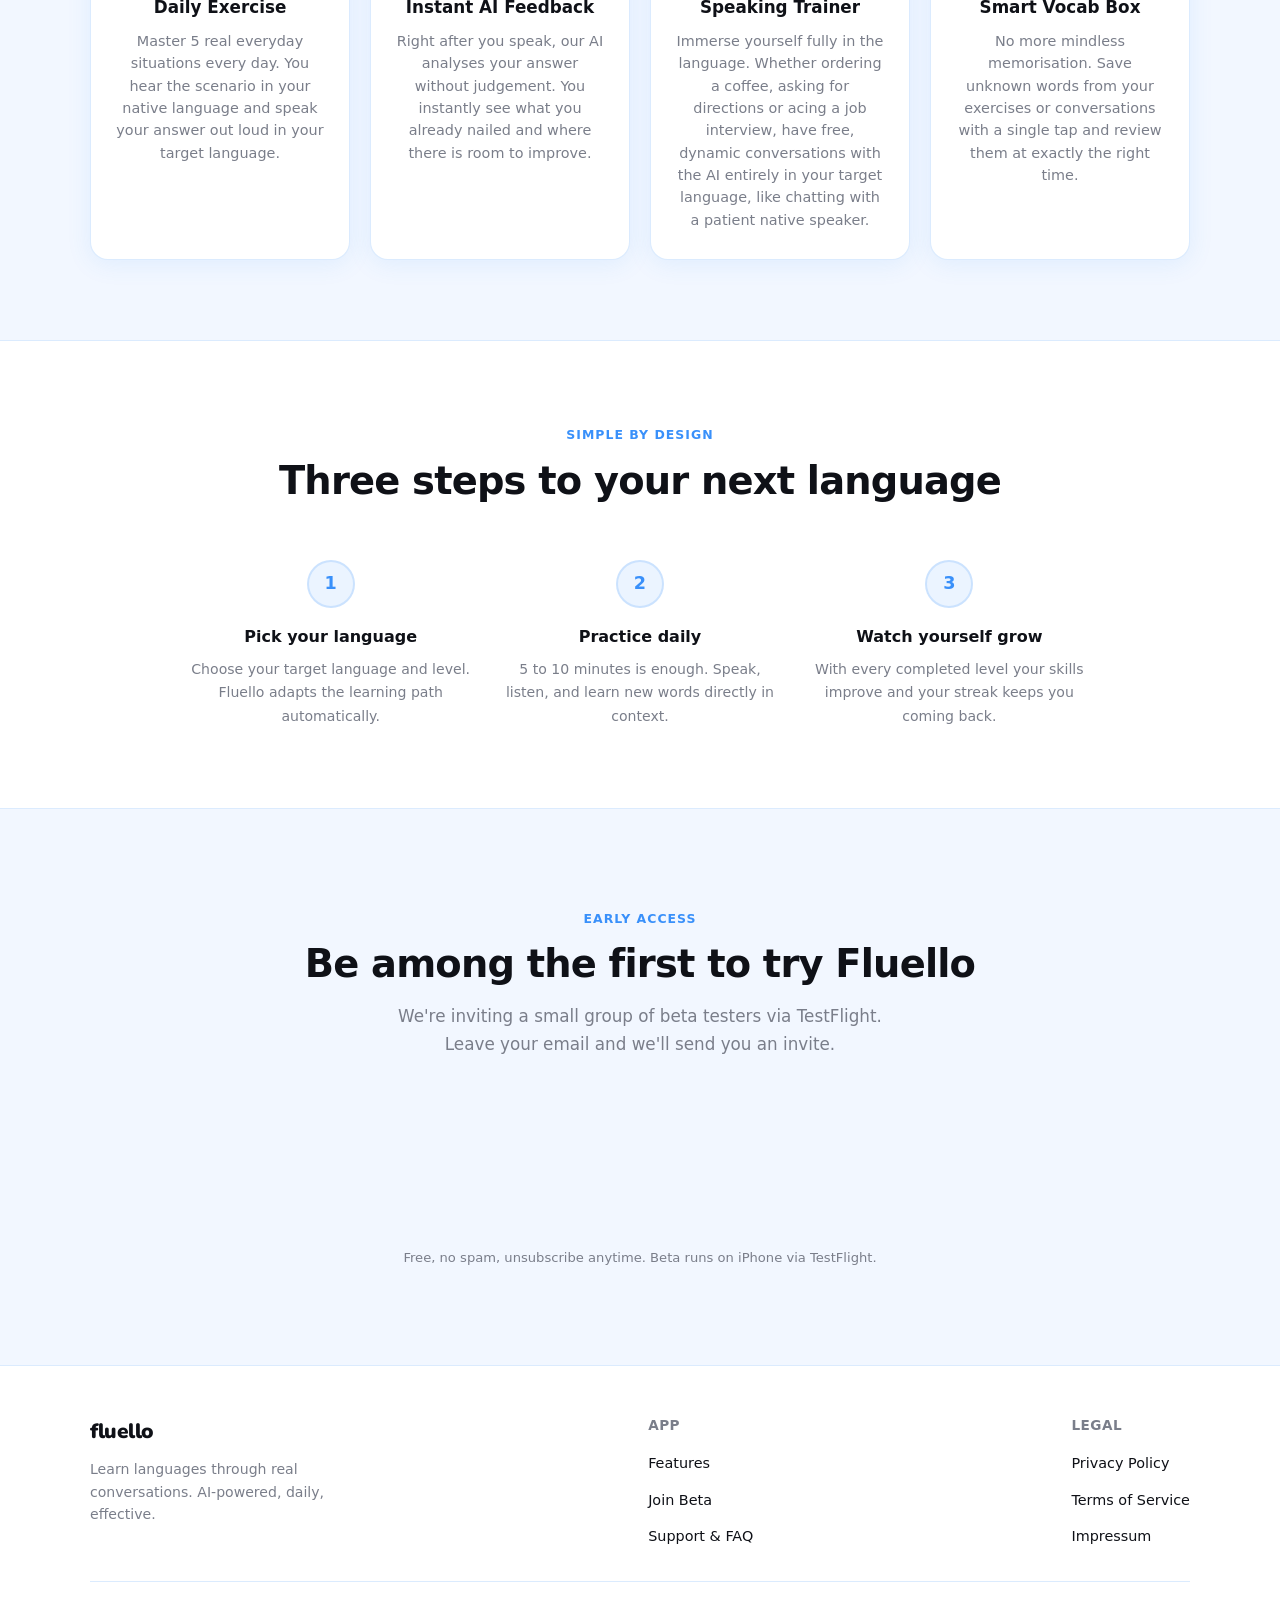
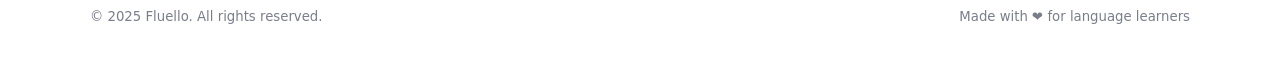
==== commit 6cf45854: "Update headline, logo font, reorder languages, trim to 4 features - New headline: "The language is a" ====
--- a/index.html
+++ b/index.html
@@ -3,20 +3,29 @@
 <head>
   <meta charset="UTF-8" />
   <meta name="viewport" content="width=device-width, initial-scale=1.0" />
-  <title>Fluello – Stop Understanding. Start Speaking.</title>
+  <title>Fluello – The language is already in your head.</title>
   <meta name="description" content="Practice real conversations in your target language every day, without pressure. Fluello combines instant AI feedback with immersive training scenarios." />
-  <meta property="og:title" content="Fluello – Stop Understanding. Start Speaking." />
+  <meta property="og:title" content="Fluello – The language is already in your head." />
   <meta property="og:description" content="Practice real conversations in your target language every day, without pressure. Fluello combines instant AI feedback with immersive training scenarios." />
   <meta property="og:type" content="website" />
+  <link rel="preconnect" href="https://fonts.googleapis.com" />
+  <link rel="preconnect" href="https://fonts.gstatic.com" crossorigin />
+  <link href="https://fonts.googleapis.com/css2?family=Nunito:wght@400;700;800;900&display=swap" rel="stylesheet" />
   <link rel="stylesheet" href="assets/style.css" />
-  <link rel="icon" href="data:image/svg+xml,<svg xmlns='http://www.w3.org/2000/svg' viewBox='0 0 100 100'><text y='.9em' font-size='90'>🔵</text></svg>" />
+  <style>
+    .nav-logo, .footer-brand .logo {
+      font-family: 'Nunito', var(--font);
+      font-weight: 900;
+      letter-spacing: -0.5px;
+    }
+  </style>
 </head>
 <body>
 
 <!-- ── Navigation ── -->
 <nav>
   <div class="nav-inner">
-    <a href="index.html" class="nav-logo">flue<span>llo</span></a>
+    <a href="index.html" class="nav-logo">fluello</a>
     <ul class="nav-links">
       <li><a href="#features">Features</a></li>
       <li><a href="#how">How it works</a></li>
@@ -29,8 +38,8 @@
 <!-- ── Hero ── -->
 <section class="hero">
   <span class="hero-badge">🚀 Now available – join the beta</span>
-  <h1>Stop understanding.<br/><span class="highlight">Start speaking.</span></h1>
-  <p class="hero-sub">Practice real conversations in your target language every day, without pressure. Fluello combines instant, intelligent feedback with immersive training scenarios, helping you transition from understanding to confidently speaking.</p>
+  <h1>The language is already<br/>in your head. <span class="highlight">Get it out<br/>of your mouth.</span></h1>
+  <p class="hero-sub">Practice <strong>real conversations</strong> in your target language <strong>every day</strong>, without pressure. Fluello combines <strong>instant, intelligent feedback</strong> with <strong>immersive training scenarios</strong>, helping you transition from <strong>understanding</strong> to <strong>confidently speaking</strong>.</p>
   <div class="hero-actions">
     <a href="#beta" class="btn-primary">
       <svg width="20" height="20" fill="none" viewBox="0 0 24 24"><path d="M12.152 6.896c-.948 0-2.415-1.078-3.96-1.04-2.04.027-3.91 1.183-4.961 3.014-2.117 3.675-.546 9.103 1.519 12.09 1.013 1.459 2.208 3.09 3.792 3.039 1.52-.065 2.09-.987 3.935-.987 1.831 0 2.35.987 3.96.948 1.637-.026 2.676-1.48 3.676-2.948 1.156-1.688 1.636-3.325 1.662-3.415-.039-.013-3.182-1.221-3.22-4.857-.026-3.04 2.48-4.494 2.597-4.559-1.429-2.09-3.623-2.324-4.39-2.376-2-.156-3.675 1.09-4.61 1.09zM15.53 3.83c.843-1.012 1.4-2.427 1.245-3.83-1.207.052-2.662.805-3.532 1.818-.78.896-1.454 2.338-1.273 3.714 1.338.104 2.715-.688 3.559-1.701" fill="currentColor"/></svg>
@@ -38,17 +47,17 @@
     </a>
     <a href="#features" class="btn-ghost">See features →</a>
   </div>
-  <span class="hero-mascot">🔵</span>
 </section>
 
 <!-- ── Languages ── -->
 <section class="languages-section" style="padding: 40px 5%;">
-  <p class="section-label" style="display:block;text-align:center;margin-bottom:24px;">Available languages</p>
+  <p class="section-label" style="display:block;text-align:center;margin-bottom:24px;">Currently Available Languages</p>
   <div class="lang-row">
-    <span class="lang-chip">🇩🇪 German</span>
+    <span class="lang-chip">🇬🇧 English</span>
     <span class="lang-chip">🇪🇸 Spanish</span>
     <span class="lang-chip">🇫🇷 French</span>
     <span class="lang-chip">🇮🇹 Italian</span>
+    <span class="lang-chip">🇩🇪 German</span>
     <span class="lang-chip">🇵🇹 Portuguese</span>
     <span class="lang-chip">🇯🇵 Japanese</span>
   </div>
@@ -58,37 +67,27 @@
 <section id="features" style="text-align:center;">
   <span class="section-label">What you get</span>
   <h2 class="section-title">Everything you need to speak confidently</h2>
-  <p class="section-sub" style="margin:0 auto 56px;">No more clicking through flashcards. The real, spoken word is at the centre — followed by intelligent feedback that actually moves you forward.</p>
+  <p class="section-sub" style="margin:0 auto 56px;">No more clicking through flashcards. The real, spoken word is at the centre, followed by intelligent feedback that actually moves you forward.</p>
   <div class="features-grid">
     <div class="feature-card">
       <span class="feature-icon">🏋️‍♂️</span>
       <h3>Daily Exercise</h3>
-      <p>Master 5 real everyday situations every day. You hear the scenario in your native language and speak your answer out loud in your target language. Apple's on-device speech recognition transcribes your words instantly, with no delay.</p>
+      <p>Master 5 real everyday situations every day. You hear the scenario in your native language and speak your answer out loud in your target language.</p>
     </div>
     <div class="feature-card">
       <span class="feature-icon">🤖</span>
       <h3>Instant AI Feedback</h3>
-      <p>Right after you speak, our AI analyses your answer without judgement. Green highlights show what you already nailed. Red highlights help you spot grammar and word-choice errors in a safe, pressure-free space.</p>
+      <p>Right after you speak, our AI analyses your answer without judgement. You instantly see what you already nailed and where there is room to improve.</p>
     </div>
     <div class="feature-card">
       <span class="feature-icon">☕</span>
       <h3>Speaking Trainer</h3>
-      <p>Immerse yourself fully in the language. Whether ordering a coffee, asking for directions or acing a job interview — have free, dynamic conversations with the AI entirely in your target language, like chatting with a patient native speaker.</p>
+      <p>Immerse yourself fully in the language. Whether ordering a coffee, asking for directions or acing a job interview, have free, dynamic conversations with the AI entirely in your target language, like chatting with a patient native speaker.</p>
     </div>
     <div class="feature-card">
       <span class="feature-icon">📦</span>
       <h3>Smart Vocab Box</h3>
-      <p>No more mindless memorisation. Save unknown words from your exercises or conversations with a single tap. Our built-in spaced repetition system surfaces them at exactly the right moment so they stick for good.</p>
-    </div>
-    <div class="feature-card">
-      <span class="feature-icon">🔥</span>
-      <h3>Daily Streak</h3>
-      <p>A learning path that grows with you and a streak that keeps you coming back. Just 5–10 minutes a day is enough to build a real habit.</p>
-    </div>
-    <div class="feature-card">
-      <span class="feature-icon">💡</span>
-      <h3>Smart Hints</h3>
-      <p>Stuck on what to say? Tap the lightbulb for a contextual example sentence — so you never stare at a blank mic again.</p>
+      <p>No more mindless memorisation. Save unknown words from your exercises or conversations with a single tap and review them at exactly the right time.</p>
     </div>
   </div>
 </section>
@@ -102,17 +101,17 @@
     <div class="step">
       <div class="step-num">1</div>
       <h3>Pick your language</h3>
-      <p>Choose your target language and level — Fluello adapts the learning path automatically.</p>
+      <p>Choose your target language and level. Fluello adapts the learning path automatically.</p>
     </div>
     <div class="step">
       <div class="step-num">2</div>
       <h3>Practice daily</h3>
-      <p>5–10 minutes is enough. Speak, listen, and learn new words directly in context.</p>
+      <p>5 to 10 minutes is enough. Speak, listen, and learn new words directly in context.</p>
     </div>
     <div class="step">
       <div class="step-num">3</div>
       <h3>Watch yourself grow</h3>
-      <p>With every completed level your skills improve — and your streak keeps you coming back.</p>
+      <p>With every completed level your skills improve and your streak keeps you coming back.</p>
     </div>
   </div>
 </section>
@@ -123,7 +122,6 @@
   <h2 class="section-title">Be among the first to try Fluello</h2>
   <p class="section-sub" style="margin: 0 auto 40px;">We're inviting a small group of beta testers via TestFlight. Leave your email and we'll send you an invite.</p>
 
-  <!-- Tally embed — replace with your form ID from tally.so -->
   <div style="max-width: 480px; margin: 0 auto;">
     <iframe
       data-tally-src="https://tally.so/embed/YOUR_FORM_ID?alignLeft=0&hideTitle=1&transparentBackground=1&dynamicHeight=1"
@@ -139,8 +137,6 @@
     <script>
       var d=document,w="https://tally.so/widgets/embed.js",v=function(){"undefined"!=typeof Tally?Tally.loadEmbeds():d.querySelectorAll("[data-tally-src]:not([src])").forEach((function(e){e.src=e.dataset.tallySrc}))};if("undefined"!=typeof Tally)v();else if(d.querySelector('script[src="'+w+'"]')==null){var s=d.createElement("script");s.src=w,s.onload=v,s.onerror=v,d.body.appendChild(s);}
     </script>
-
-    <!-- Fallback button while form isn't set up yet -->
     <noscript>
       <a href="mailto:support@fluello.app?subject=Beta Access Request" class="btn-primary" style="margin-top:16px;">
         ✉️ &nbsp;Request Beta Access by Email
@@ -157,7 +153,7 @@
 <footer>
   <div class="footer-inner">
     <div class="footer-brand">
-      <div class="logo">flue<span>llo</span></div>
+      <div class="logo">fluello</div>
       <p>Learn languages through real conversations. AI-powered, daily, effective.</p>
     </div>
     <div class="footer-col">
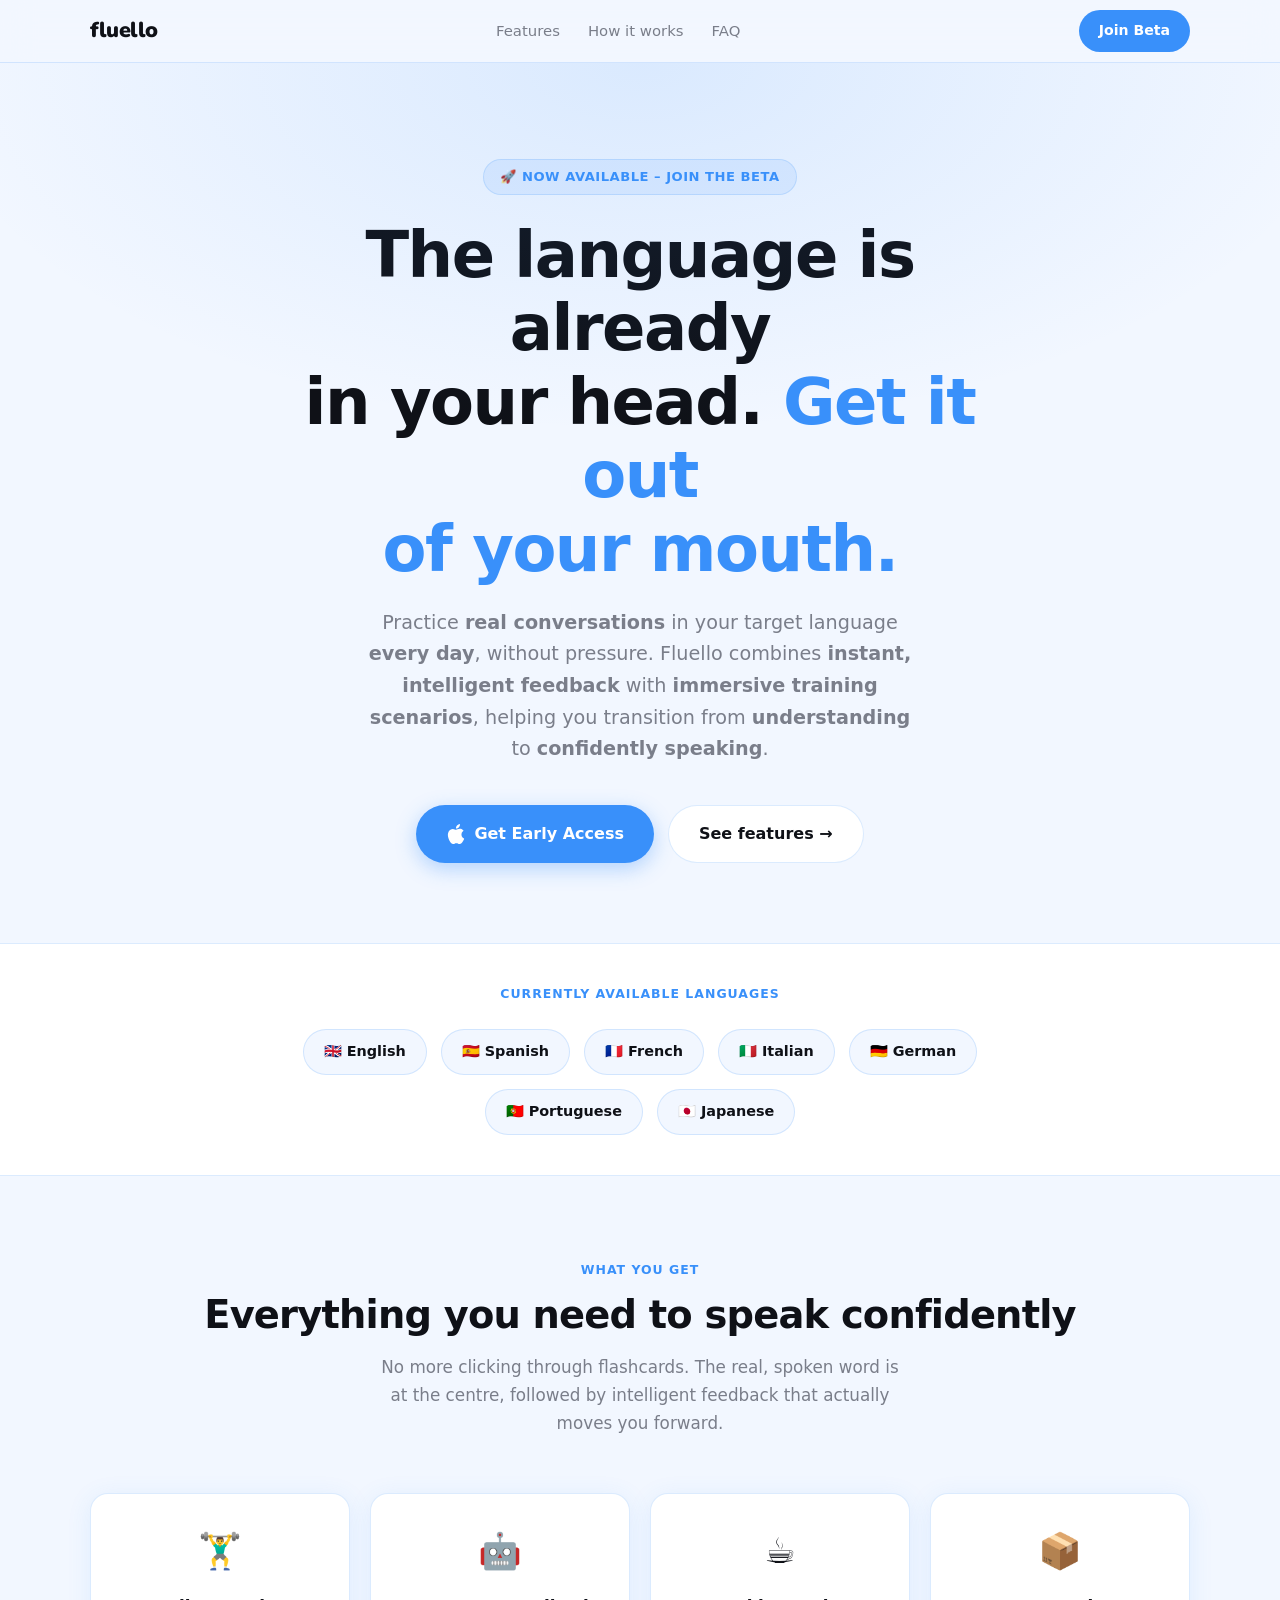
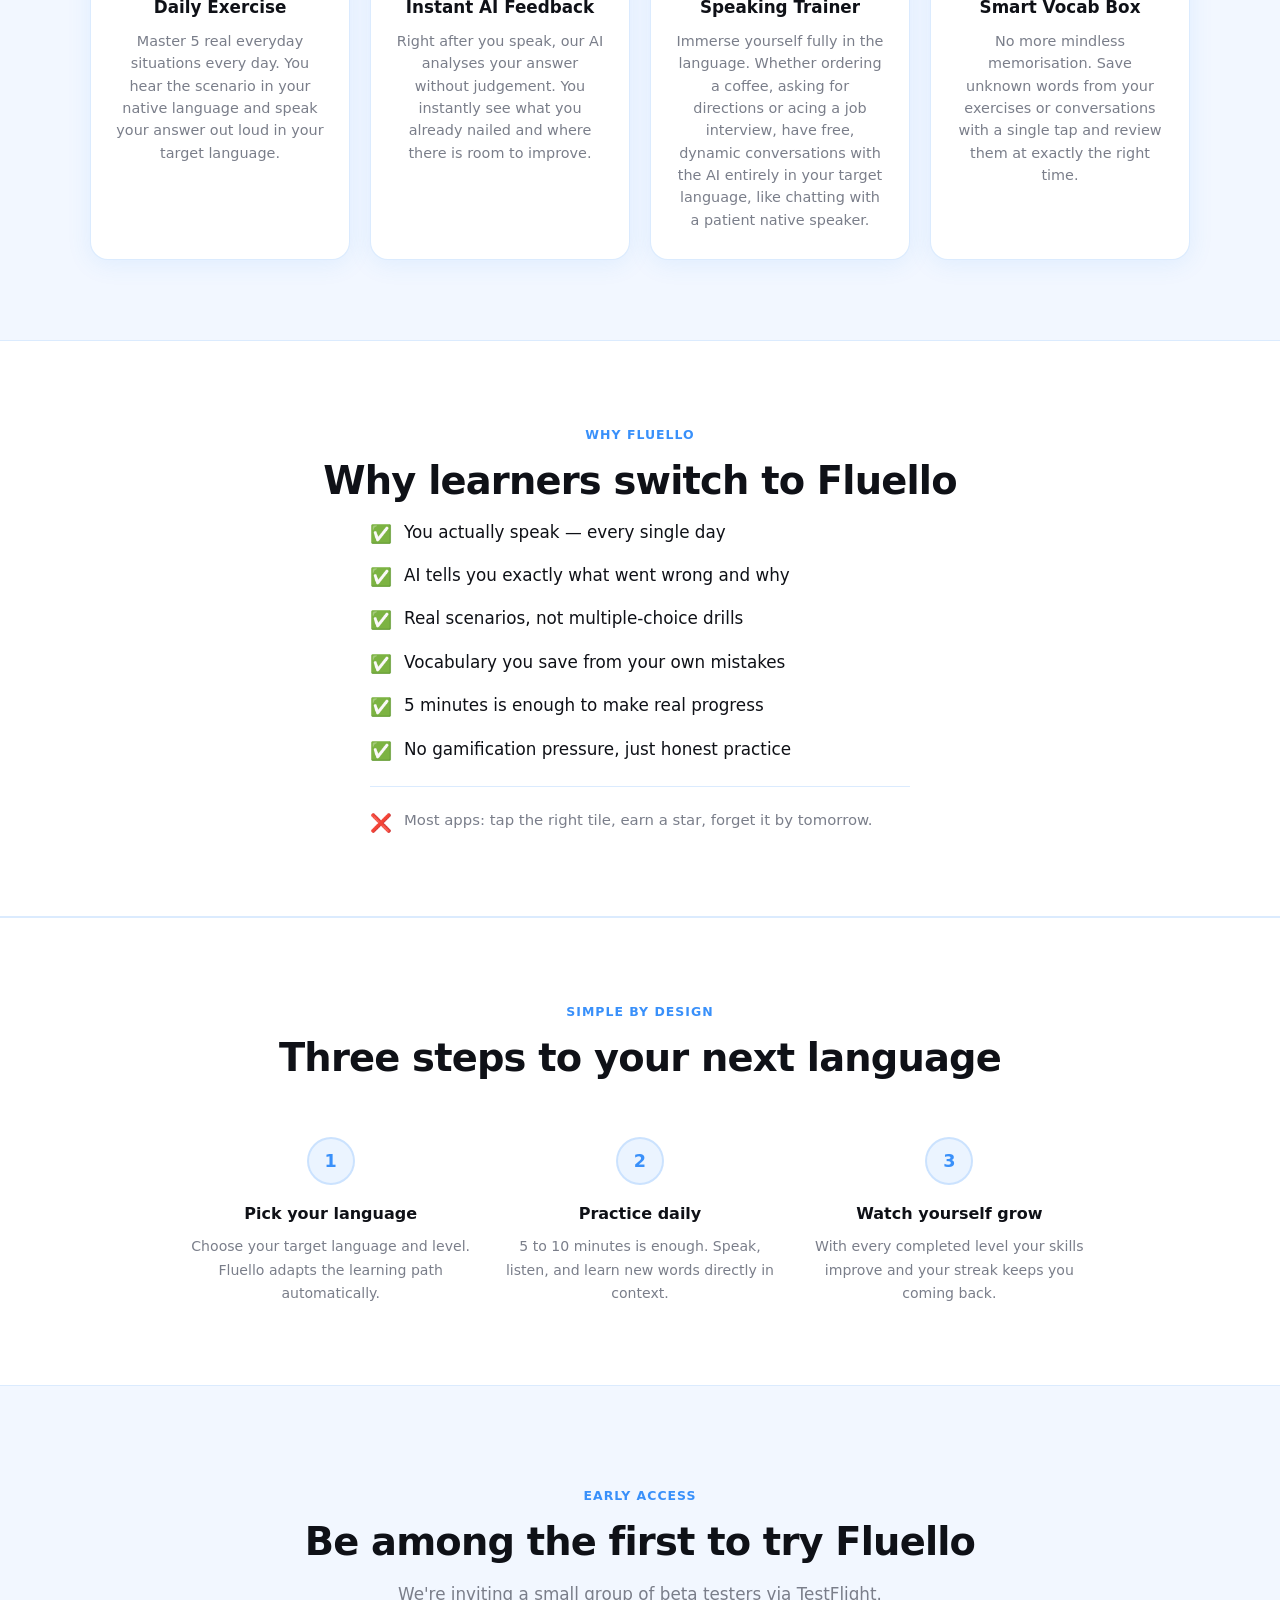
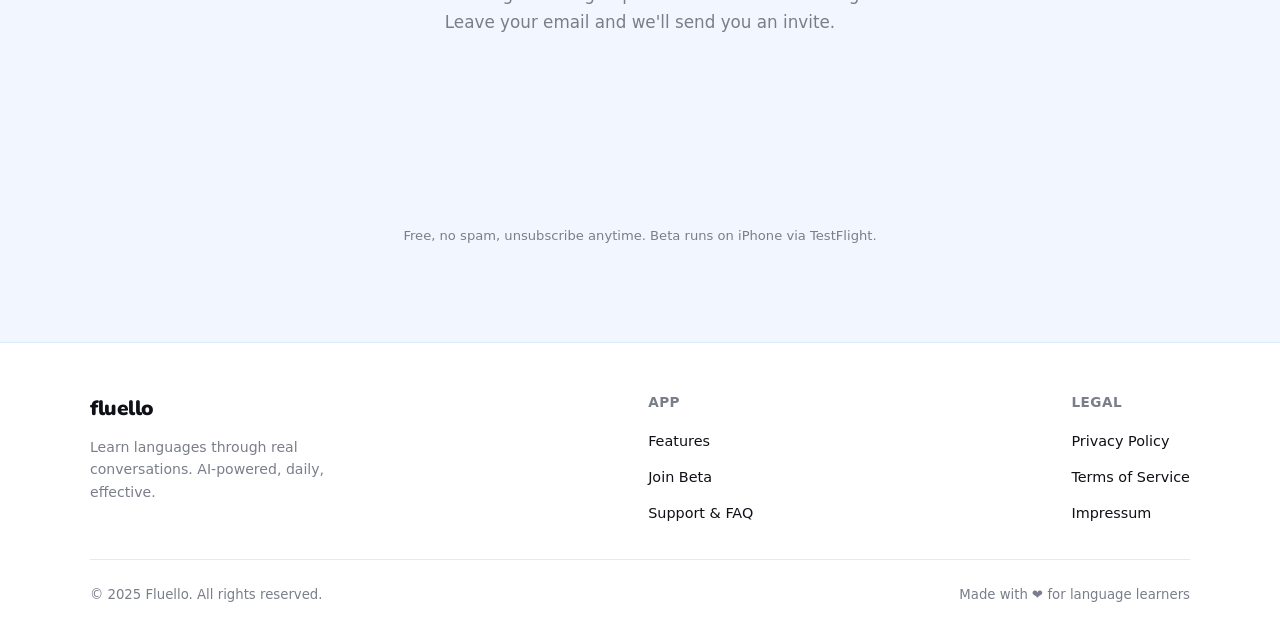
==== commit 09689b77: "Add Why Fluello benefits section between features and how-it-works Co-Authored-By: Claude Sonnet 4.6" ====
--- a/index.html
+++ b/index.html
@@ -92,6 +92,22 @@
   </div>
 </section>
 
+<!-- ── Benefits ── -->
+<section style="text-align:center; background: var(--card); border-top:1px solid var(--border); border-bottom:1px solid var(--border);">
+  <span class="section-label">Why Fluello</span>
+  <h2 class="section-title">Why learners switch to Fluello</h2>
+  <div class="benefits-list">
+    <div class="benefit-row"><span class="benefit-icon">✅</span> You actually speak — every single day</div>
+    <div class="benefit-row"><span class="benefit-icon">✅</span> AI tells you exactly what went wrong and why</div>
+    <div class="benefit-row"><span class="benefit-icon">✅</span> Real scenarios, not multiple-choice drills</div>
+    <div class="benefit-row"><span class="benefit-icon">✅</span> Vocabulary you save from your own mistakes</div>
+    <div class="benefit-row"><span class="benefit-icon">✅</span> 5 minutes is enough to make real progress</div>
+    <div class="benefit-row"><span class="benefit-icon">✅</span> No gamification pressure, just honest practice</div>
+    <hr class="benefit-divider" />
+    <div class="benefit-row benefit-no"><span class="benefit-icon">❌</span> Most apps: tap the right tile, earn a star, forget it by tomorrow.</div>
+  </div>
+</section>
+
 <!-- ── How it works ── -->
 <section id="how" style="text-align:center; background: var(--card); border-top:1px solid var(--border); border-bottom:1px solid var(--border);">
   <span class="section-label">Simple by design</span>
--- a/assets/style.css
+++ b/assets/style.css
@@ -203,6 +203,35 @@
   padding: 10px 20px;
   font-size: 0.9rem;
   font-weight: 600;
+}
+
+/* ── Benefits ── */
+.benefits-list {
+  max-width: 540px;
+  margin: 0 auto;
+  display: flex;
+  flex-direction: column;
+  gap: 16px;
+  text-align: left;
+}
+.benefit-row {
+  display: flex;
+  align-items: flex-start;
+  gap: 12px;
+  font-size: 1.05rem;
+  font-weight: 500;
+  color: var(--text);
+  line-height: 1.5;
+}
+.benefit-row .benefit-icon { flex-shrink: 0; font-size: 1.1rem; margin-top: 1px; }
+.benefit-divider {
+  border: none;
+  border-top: 1px solid var(--border);
+  margin: 6px 0;
+}
+.benefit-row.benefit-no {
+  font-size: 0.93rem;
+  color: var(--secondary);
 }
 
 /* ── How it works ── */
